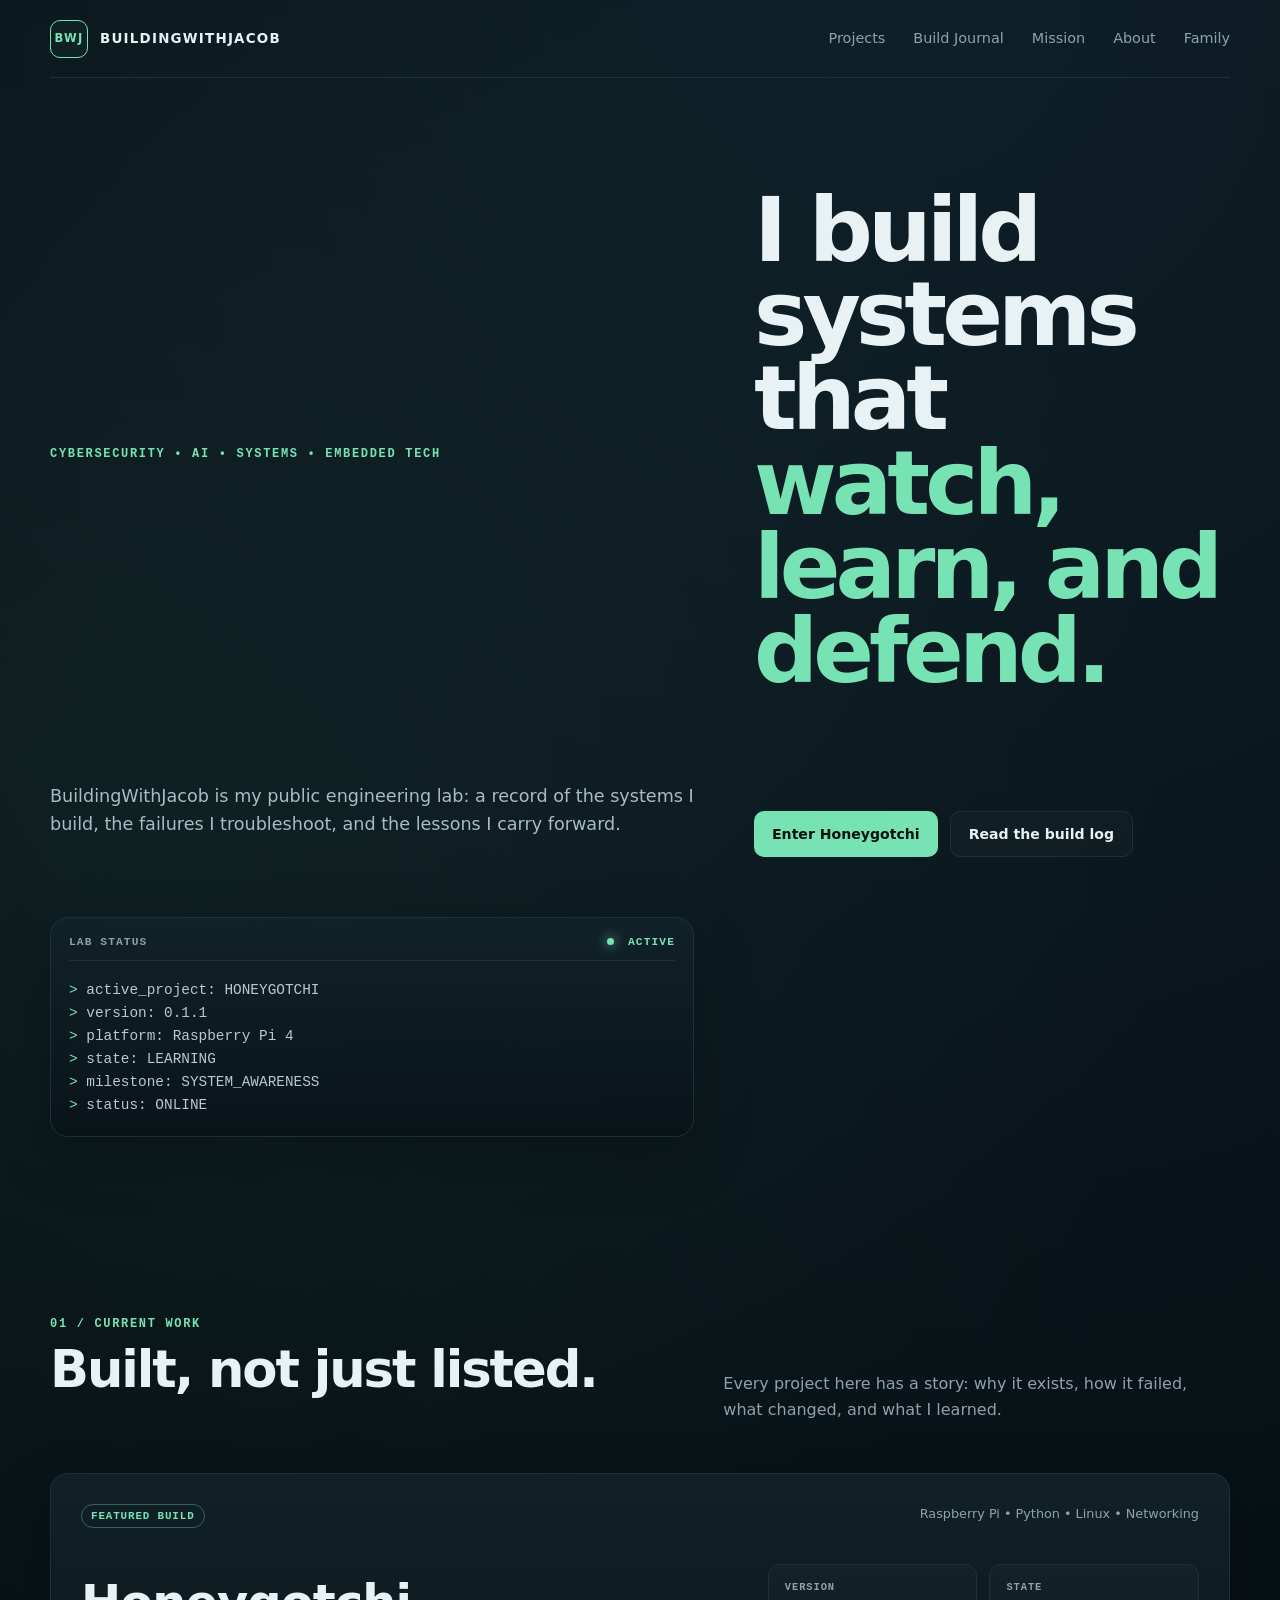
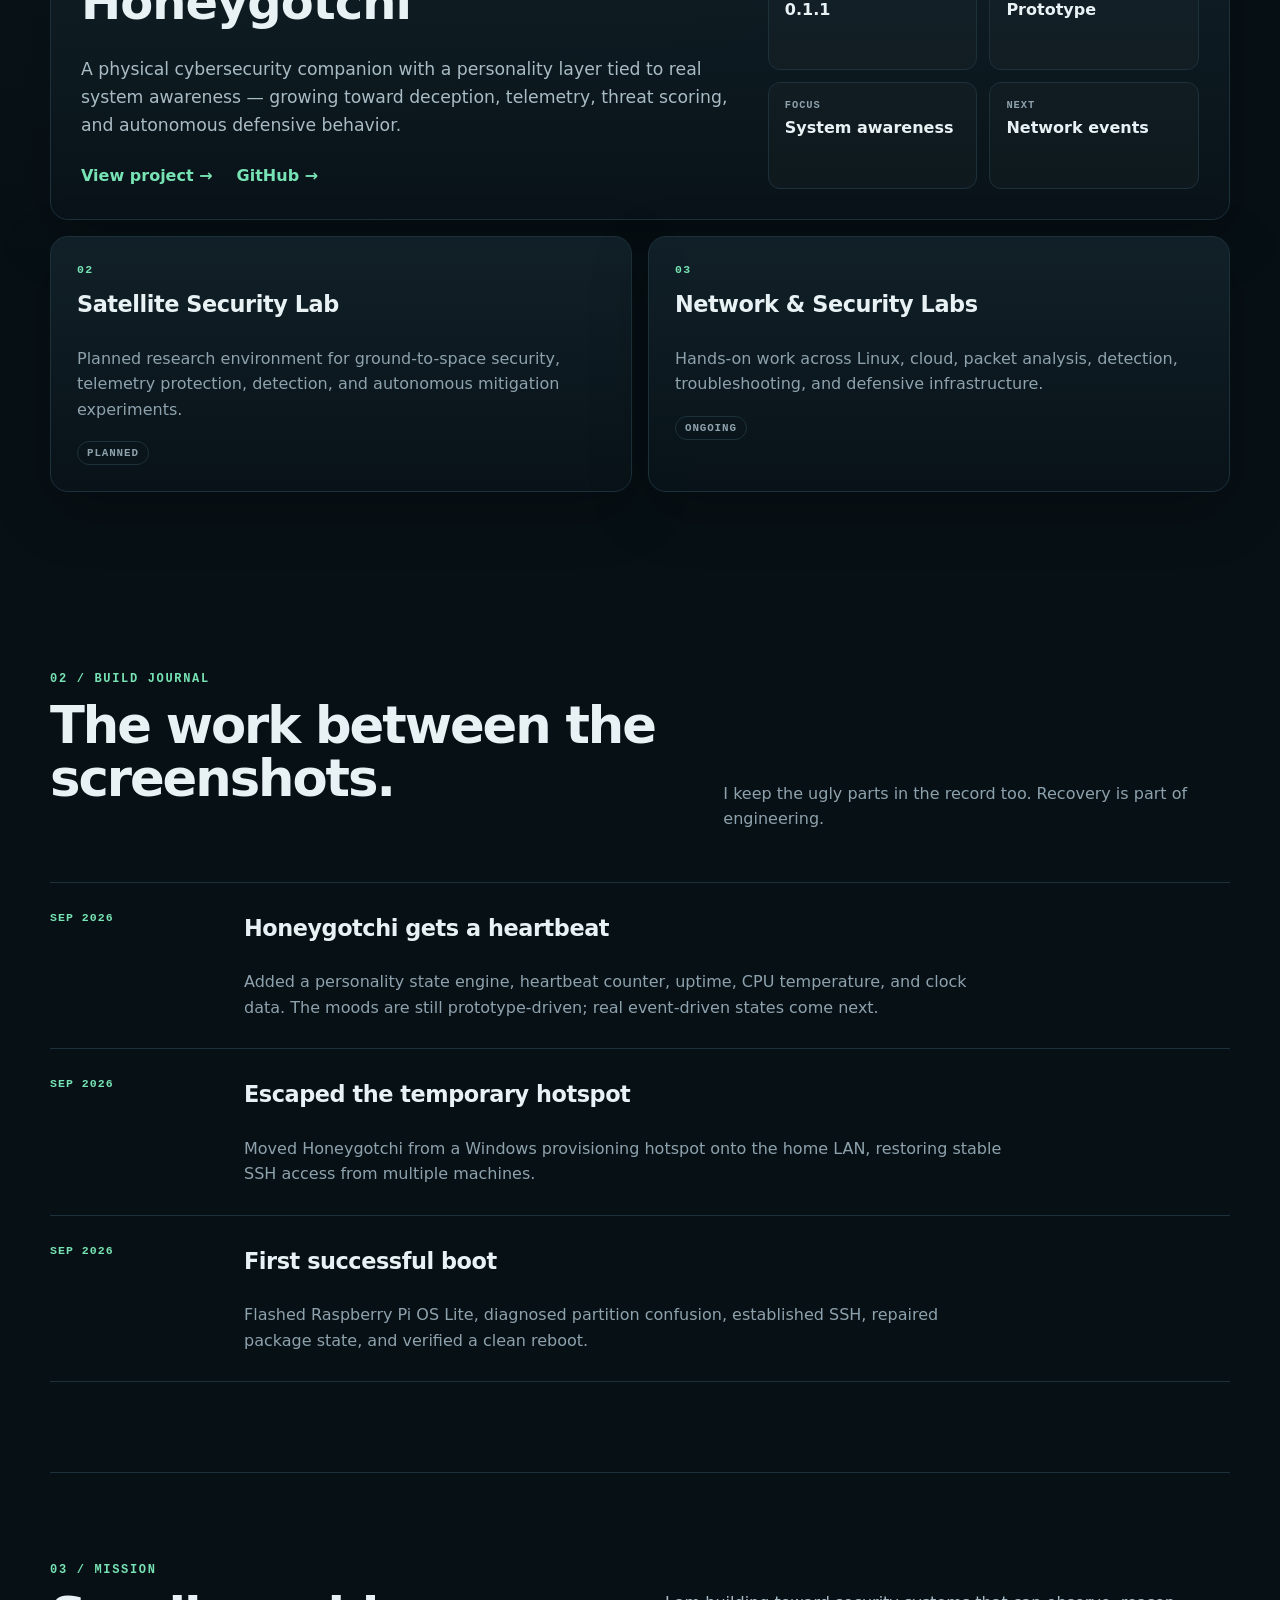
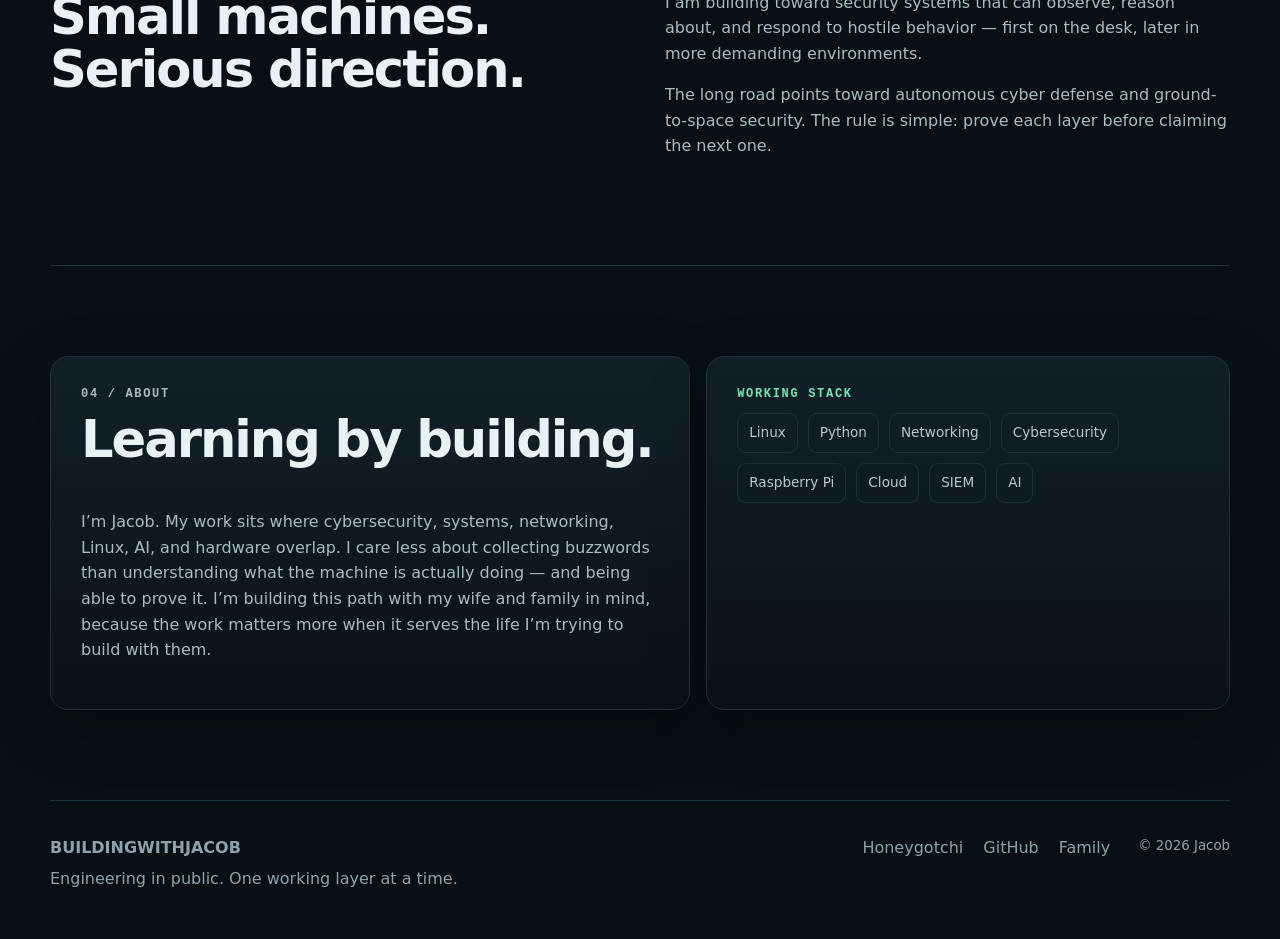
==== index.html @ 558b0ac5 "Personalize family page and bio" ====
<!DOCTYPE html>
<html lang="en">
<head>
  <meta charset="UTF-8" />
  <meta name="viewport" content="width=device-width, initial-scale=1.0" />
  <meta name="description" content="BuildingWithJacob — cybersecurity, AI, Linux, networking, and embedded systems build journal." />
  <title>BuildingWithJacob | Engineering in Public</title>
  <link rel="stylesheet" href="css/style.css" />
</head>
<body>
  <div class="page-grid" aria-hidden="true"></div>

  <header class="site-header">
    <a class="brand" href="index.html" aria-label="BuildingWithJacob home">
      <span class="brand-mark">BWJ</span>
      <span>BUILDINGWITHJACOB</span>
    </a>
    <button class="nav-toggle" aria-label="Toggle navigation" aria-expanded="false">MENU</button>
    <nav class="site-nav" aria-label="Primary navigation">
      <a href="#work">Projects</a>
      <a href="#journal">Build Journal</a>
      <a href="#mission">Mission</a>
      <a href="#about">About</a>
      <a href="family.html">Family</a>
    </nav>
  </header>

  <main>
    <section class="hero shell">
      <div class="eyebrow">CYBERSECURITY • AI • SYSTEMS • EMBEDDED TECH</div>
      <h1>I build systems that <span>watch, learn, and defend.</span></h1>
      <p class="hero-copy">
        BuildingWithJacob is my public engineering lab: a record of the systems I build, the failures I troubleshoot, and the lessons I carry forward.
      </p>
      <div class="hero-actions">
        <a class="btn btn-primary" href="honeygotchi.html">Enter Honeygotchi</a>
        <a class="btn btn-secondary" href="#journal">Read the build log</a>
      </div>

      <div class="terminal-card" aria-label="Current lab status">
        <div class="terminal-topline">
          <span>LAB STATUS</span>
          <span class="status-dot"><i></i> ACTIVE</span>
        </div>
        <pre><code><span>&gt;</span> active_project: HONEYGOTCHI
<span>&gt;</span> version: 0.1.1
<span>&gt;</span> platform: Raspberry Pi 4
<span>&gt;</span> state: LEARNING
<span>&gt;</span> milestone: SYSTEM_AWARENESS
<span>&gt;</span> status: ONLINE</code></pre>
      </div>
    </section>

    <section id="work" class="section shell">
      <div class="section-heading">
        <div>
          <p class="kicker">01 / CURRENT WORK</p>
          <h2>Built, not just listed.</h2>
        </div>
        <p>Every project here has a story: why it exists, how it failed, what changed, and what I learned.</p>
      </div>

      <article class="feature-project">
        <div class="project-meta">
          <span class="pill">FEATURED BUILD</span>
          <span>Raspberry Pi • Python • Linux • Networking</span>
        </div>
        <div class="feature-grid">
          <div>
            <h3>Honeygotchi</h3>
            <p class="project-lede">A physical cybersecurity companion with a personality layer tied to real system awareness — growing toward deception, telemetry, threat scoring, and autonomous defensive behavior.</p>
            <div class="project-actions">
              <a class="text-link" href="honeygotchi.html">View project →</a>
              <a class="text-link" href="https://github.com/LeSpookyFubar" target="_blank" rel="noreferrer">GitHub →</a>
            </div>
          </div>
          <div class="project-stats">
            <div><span>VERSION</span><strong>0.1.1</strong></div>
            <div><span>STATE</span><strong>Prototype</strong></div>
            <div><span>FOCUS</span><strong>System awareness</strong></div>
            <div><span>NEXT</span><strong>Network events</strong></div>
          </div>
        </div>
      </article>

      <div class="project-grid">
        <article class="project-card muted-card">
          <p class="card-index">02</p>
          <h3>Satellite Security Lab</h3>
          <p>Planned research environment for ground-to-space security, telemetry protection, detection, and autonomous mitigation experiments.</p>
          <span class="pill subtle">PLANNED</span>
        </article>
        <article class="project-card muted-card">
          <p class="card-index">03</p>
          <h3>Network & Security Labs</h3>
          <p>Hands-on work across Linux, cloud, packet analysis, detection, troubleshooting, and defensive infrastructure.</p>
          <span class="pill subtle">ONGOING</span>
        </article>
      </div>
    </section>

    <section id="journal" class="section shell">
      <div class="section-heading">
        <div>
          <p class="kicker">02 / BUILD JOURNAL</p>
          <h2>The work between the screenshots.</h2>
        </div>
        <p>I keep the ugly parts in the record too. Recovery is part of engineering.</p>
      </div>

      <div class="timeline">
        <article class="timeline-item">
          <div class="timeline-date">SEP 2026</div>
          <div>
            <h3>Honeygotchi gets a heartbeat</h3>
            <p>Added a personality state engine, heartbeat counter, uptime, CPU temperature, and clock data. The moods are still prototype-driven; real event-driven states come next.</p>
          </div>
        </article>
        <article class="timeline-item">
          <div class="timeline-date">SEP 2026</div>
          <div>
            <h3>Escaped the temporary hotspot</h3>
            <p>Moved Honeygotchi from a Windows provisioning hotspot onto the home LAN, restoring stable SSH access from multiple machines.</p>
          </div>
        </article>
        <article class="timeline-item">
          <div class="timeline-date">SEP 2026</div>
          <div>
            <h3>First successful boot</h3>
            <p>Flashed Raspberry Pi OS Lite, diagnosed partition confusion, established SSH, repaired package state, and verified a clean reboot.</p>
          </div>
        </article>
      </div>
    </section>

    <section id="mission" class="section shell mission-section">
      <p class="kicker">03 / MISSION</p>
      <div class="mission-grid">
        <h2>Small machines. Serious direction.</h2>
        <div>
          <p>I am building toward security systems that can observe, reason about, and respond to hostile behavior — first on the desk, later in more demanding environments.</p>
          <p>The long road points toward autonomous cyber defense and ground-to-space security. The rule is simple: prove each layer before claiming the next one.</p>
        </div>
      </div>
    </section>

    <section id="about" class="section shell about-section">
      <div class="about-card">
        <p class="kicker">04 / ABOUT</p>
        <h2>Learning by building.</h2>
        <p>I’m Jacob. My work sits where cybersecurity, systems, networking, Linux, AI, and hardware overlap. I care less about collecting buzzwords than understanding what the machine is actually doing — and being able to prove it. I’m building this path with my wife and family in mind, because the work matters more when it serves the life I’m trying to build with them.</p>
      </div>
      <div class="stack-card">
        <p class="kicker">WORKING STACK</p>
        <div class="stack-list">
          <span>Linux</span><span>Python</span><span>Networking</span><span>Cybersecurity</span><span>Raspberry Pi</span><span>Cloud</span><span>SIEM</span><span>AI</span>
        </div>
      </div>
    </section>
  </main>

  <footer class="site-footer shell">
    <div>
      <strong>BUILDINGWITHJACOB</strong>
      <p>Engineering in public. One working layer at a time.</p>
    </div>
    <div class="footer-links">
      <a href="honeygotchi.html">Honeygotchi</a>
      <a href="https://github.com/LeSpookyFubar" target="_blank" rel="noreferrer">GitHub</a>
      <a href="family.html">Family</a>
    </div>
    <small>© <span id="year"></span> Jacob</small>
  </footer>

  <script src="js/main.js"></script>
</body>
</html>
---- css/style.css ----
:root{
  --bg:#071015;
  --panel:#0c171d;
  --panel2:#0f1d25;
  --line:#1d313b;
  --text:#e8f1f4;
  --muted:#8ea2ad;
  --accent:#77e3b4;
  --accent2:#8fb9ff;
  --max:1180px;
  --radius:18px;
}
*{box-sizing:border-box}
html{scroll-behavior:smooth}
body{
  margin:0;
  background:
    radial-gradient(circle at 70% 0%, rgba(51,102,126,.18), transparent 38%),
    radial-gradient(circle at 10% 20%, rgba(73,151,112,.09), transparent 30%),
    var(--bg);
  color:var(--text);
  font-family:Inter, ui-sans-serif, system-ui, -apple-system, BlinkMacSystemFont, "Segoe UI", sans-serif;
  line-height:1.6;
}
a{color:inherit;text-decoration:none}
.page-grid{
  position:fixed;inset:0;pointer-events:none;opacity:.22;
  background-image:
    linear-gradient(rgba(255,255,255,.025) 1px, transparent 1px),
    linear-gradient(90deg, rgba(255,255,255,.025) 1px, transparent 1px);
  background-size:40px 40px;
  mask-image:linear-gradient(to bottom, #000, transparent 75%);
}
.shell{width:min(var(--max), calc(100% - 40px));margin-inline:auto}
.site-header{
  width:min(var(--max), calc(100% - 40px));margin:0 auto;
  min-height:78px;display:flex;align-items:center;justify-content:space-between;
  border-bottom:1px solid var(--line);position:relative;z-index:10;
}
.brand{display:flex;align-items:center;gap:12px;font-weight:800;letter-spacing:.09em;font-size:.84rem}
.brand-mark{
  display:grid;place-items:center;width:38px;height:38px;border:1px solid var(--accent);
  color:var(--accent);font-size:.72rem;border-radius:10px;background:rgba(119,227,180,.04)
}
.site-nav{display:flex;gap:28px;color:var(--muted);font-size:.9rem}
.site-nav a:hover,.text-link:hover{color:var(--accent)}
.nav-toggle{display:none;background:none;border:1px solid var(--line);color:var(--text);padding:8px 11px}
.hero{padding:110px 0 90px;display:grid;grid-template-columns:1.15fr .85fr;gap:60px;align-items:center}
.eyebrow,.kicker{font:700 .75rem/1.2 ui-monospace,SFMono-Regular,Menlo,monospace;letter-spacing:.14em;color:var(--accent)}
h1,h2,h3,p{margin-top:0}
h1{font-size:clamp(3.4rem,7vw,6.5rem);line-height:.94;letter-spacing:-.055em;margin-bottom:28px}
h1 span{color:var(--accent)}
h2{font-size:clamp(2.1rem,4vw,3.6rem);line-height:1.04;letter-spacing:-.04em}
h3{font-size:1.4rem;letter-spacing:-.02em}
.hero-copy{font-size:1.1rem;color:#a9bbc4;max-width:720px}
.hero-actions{display:flex;gap:12px;flex-wrap:wrap;margin-top:30px}
.btn{display:inline-flex;align-items:center;justify-content:center;min-height:46px;padding:0 18px;border-radius:10px;font-weight:750;font-size:.88rem}
.btn-primary{background:var(--accent);color:#06100d}
.btn-secondary{border:1px solid var(--line);background:rgba(255,255,255,.02)}
.terminal-card,.feature-project,.project-card,.about-card,.stack-card,.honey-panel,.honesty-card{
  border:1px solid var(--line);background:linear-gradient(180deg,rgba(18,34,42,.9),rgba(8,19,24,.92));
  border-radius:var(--radius);box-shadow:0 18px 60px rgba(0,0,0,.22)
}
.terminal-card{padding:18px;overflow:hidden}
.terminal-topline{display:flex;justify-content:space-between;border-bottom:1px solid var(--line);padding-bottom:12px;color:var(--muted);font:700 .7rem ui-monospace,monospace;letter-spacing:.1em}
.status-dot{color:var(--accent)}
.status-dot i{display:inline-block;width:7px;height:7px;background:var(--accent);border-radius:50%;margin-right:6px;box-shadow:0 0 12px var(--accent)}
pre{margin:18px 0 0;white-space:pre-wrap;color:#b8c9d1;font-size:.9rem}
pre span{color:var(--accent)}
.section{padding:90px 0}
.section-heading{display:grid;grid-template-columns:1fr .8fr;gap:40px;align-items:end;margin-bottom:34px}
.section-heading>p{color:var(--muted);max-width:560px;justify-self:end}
.feature-project{padding:30px}
.project-meta{display:flex;justify-content:space-between;gap:14px;color:var(--muted);font-size:.8rem;margin-bottom:36px}
.pill{display:inline-block;padding:5px 9px;border:1px solid rgba(119,227,180,.35);border-radius:999px;color:var(--accent);font:700 .68rem ui-monospace,monospace;letter-spacing:.08em}
.pill.subtle{color:var(--muted);border-color:var(--line)}
.feature-grid{display:grid;grid-template-columns:1.2fr .8fr;gap:40px}
.feature-grid h3{font-size:3rem;margin-bottom:16px}
.project-lede{font-size:1.08rem;color:#a9bbc4;max-width:680px}
.project-actions{display:flex;gap:24px;margin-top:24px}
.text-link{font-weight:750;color:var(--accent)}
.project-stats{display:grid;grid-template-columns:1fr 1fr;gap:12px}
.project-stats div,.honey-grid div{padding:16px;border:1px solid var(--line);border-radius:12px;background:rgba(255,255,255,.018)}
.project-stats span,.honey-grid span{display:block;color:var(--muted);font:700 .65rem ui-monospace,monospace;letter-spacing:.09em;margin-bottom:4px}
.project-grid{display:grid;grid-template-columns:repeat(2,1fr);gap:16px;margin-top:16px}
.project-grid.three{grid-template-columns:repeat(3,1fr)}
.project-card{padding:26px}
.project-card p{color:var(--muted)}
.card-index{font:700 .72rem ui-monospace,monospace;color:var(--accent)!important;letter-spacing:.12em}
.timeline{border-top:1px solid var(--line)}
.timeline-item{display:grid;grid-template-columns:160px 1fr;gap:34px;padding:28px 0;border-bottom:1px solid var(--line)}
.timeline-date{font:700 .72rem ui-monospace,monospace;letter-spacing:.09em;color:var(--accent)}
.timeline-item p{color:var(--muted);margin-bottom:0;max-width:760px}
.mission-section{border-top:1px solid var(--line);border-bottom:1px solid var(--line)}
.mission-grid{display:grid;grid-template-columns:1fr 1fr;gap:50px}
.mission-grid p{color:#a9bbc4}
.about-section{display:grid;grid-template-columns:1.1fr .9fr;gap:16px}
.about-card,.stack-card{padding:30px}
.about-card p{color:#a9bbc4}
.stack-list{display:flex;flex-wrap:wrap;gap:10px}
.stack-list span{padding:8px 11px;border:1px solid var(--line);border-radius:9px;color:#b8c8cf;font-size:.85rem}
.site-footer{border-top:1px solid var(--line);padding:34px 0 44px;display:grid;grid-template-columns:1fr auto auto;gap:28px;align-items:start;color:var(--muted)}
.site-footer p{margin:6px 0 0}
.footer-links{display:flex;gap:20px}
.project-hero{padding:100px 0 60px}
.project-hero-grid{display:grid;grid-template-columns:1.1fr .9fr;gap:50px;align-items:center}
.project-subtitle{font-size:1.3rem;color:var(--accent);max-width:620px}
.honey-panel{padding:28px;text-align:center}
.honey-face{font:700 3.3rem ui-monospace,monospace;margin:16px 0}
.honey-state{font:800 .85rem ui-monospace,monospace;color:var(--accent);letter-spacing:.13em}
.honey-panel>p{color:#b8c8cf}
.honey-panel>small{display:block;color:var(--muted);margin-top:18px}
.honey-grid{display:grid;grid-template-columns:1fr 1fr;gap:10px;text-align:left;margin-top:20px}
.architecture{border-top:1px solid var(--line);border-bottom:1px solid var(--line)}
.architecture-flow{display:flex;align-items:center;justify-content:space-between;gap:12px;margin:34px 0;flex-wrap:wrap}
.arch-node{flex:1;min-width:170px;border:1px solid var(--line);padding:20px;border-radius:12px;background:var(--panel);font-weight:800}
.arch-node small{color:var(--muted);font-weight:500}
.architecture-note{color:var(--muted);max-width:780px}
.roadmap{display:grid;gap:10px}
.roadmap-item{display:grid;grid-template-columns:90px 1fr;gap:18px;border:1px solid var(--line);border-radius:12px;padding:18px;background:rgba(255,255,255,.015)}
.roadmap-item>span{font:800 .8rem ui-monospace,monospace;color:var(--muted)}
.roadmap-item p{color:var(--muted);margin:4px 0 0}
.roadmap-item.current{border-color:rgba(119,227,180,.55);box-shadow:inset 3px 0 0 var(--accent)}
.roadmap-item.current>span,.roadmap-item.done>span{color:var(--accent)}
.honesty-card{padding:34px!important;margin-top:40px;margin-bottom:80px}
.honesty-card p:last-child{color:#a9bbc4;max-width:820px}
@media(max-width:850px){
  .site-nav{display:none;position:absolute;top:68px;right:0;flex-direction:column;background:var(--panel);border:1px solid var(--line);padding:16px;border-radius:12px}
  .site-nav.open{display:flex}
  .nav-toggle{display:block}
  .hero,.feature-grid,.section-heading,.mission-grid,.about-section,.project-hero-grid{grid-template-columns:1fr}
  .hero{padding-top:70px}
  .section-heading>p{justify-self:start}
  .project-grid,.project-grid.three{grid-template-columns:1fr}
  .site-footer{grid-template-columns:1fr}
}
@media(max-width:560px){
  .shell,.site-header{width:min(100% - 24px,var(--max))}
  h1{font-size:3.2rem}
  .project-stats,.honey-grid{grid-template-columns:1fr}
  .timeline-item{grid-template-columns:1fr;gap:8px}
  .architecture-flow>span{display:none}
}


/* Family page */
.family-hero{padding:105px 0 45px;max-width:980px}
.family-hero h1{max-width:900px}
.family-feature{
  display:grid;grid-template-columns:1fr 260px;gap:40px;align-items:center;
  border:1px solid var(--line);
  background:linear-gradient(135deg,rgba(18,34,42,.92),rgba(8,19,24,.95));
  border-radius:var(--radius);padding:42px
}
.family-feature p:last-child{color:#a9bbc4;max-width:720px}
.family-symbol{
  width:180px;height:180px;border-radius:50%;display:grid;place-items:center;
  justify-self:center;font-size:4rem;color:var(--accent);
  border:1px solid rgba(119,227,180,.32);
  background:radial-gradient(circle,rgba(119,227,180,.09),transparent 68%);
  box-shadow:0 0 70px rgba(119,227,180,.08)
}
.family-card{min-height:260px}
.family-note{
  border-top:1px solid var(--line);border-bottom:1px solid var(--line);
  margin-bottom:70px
}
.family-note blockquote{
  margin:20px 0 24px;padding-left:24px;border-left:3px solid var(--accent);
  font-size:clamp(1.5rem,3vw,2.5rem);line-height:1.25;letter-spacing:-.03em;
  max-width:900px
}
.family-note>p:last-child{color:var(--muted);max-width:780px}
@media(max-width:850px){
  .family-feature{grid-template-columns:1fr}
  .family-symbol{justify-self:start;width:120px;height:120px}
}


.family-grid{
  display:grid;
  grid-template-columns:repeat(3,1fr);
  gap:16px;
}
.pets-section{border-top:1px solid var(--line)}
.pet-card h3{color:var(--accent)}
@media(max-width:850px){
  .family-grid{grid-template-columns:1fr}
}

.wife-card{
  border-color:rgba(119,227,180,.45);
  box-shadow:inset 3px 0 0 rgba(119,227,180,.7), 0 18px 60px rgba(0,0,0,.18);
}
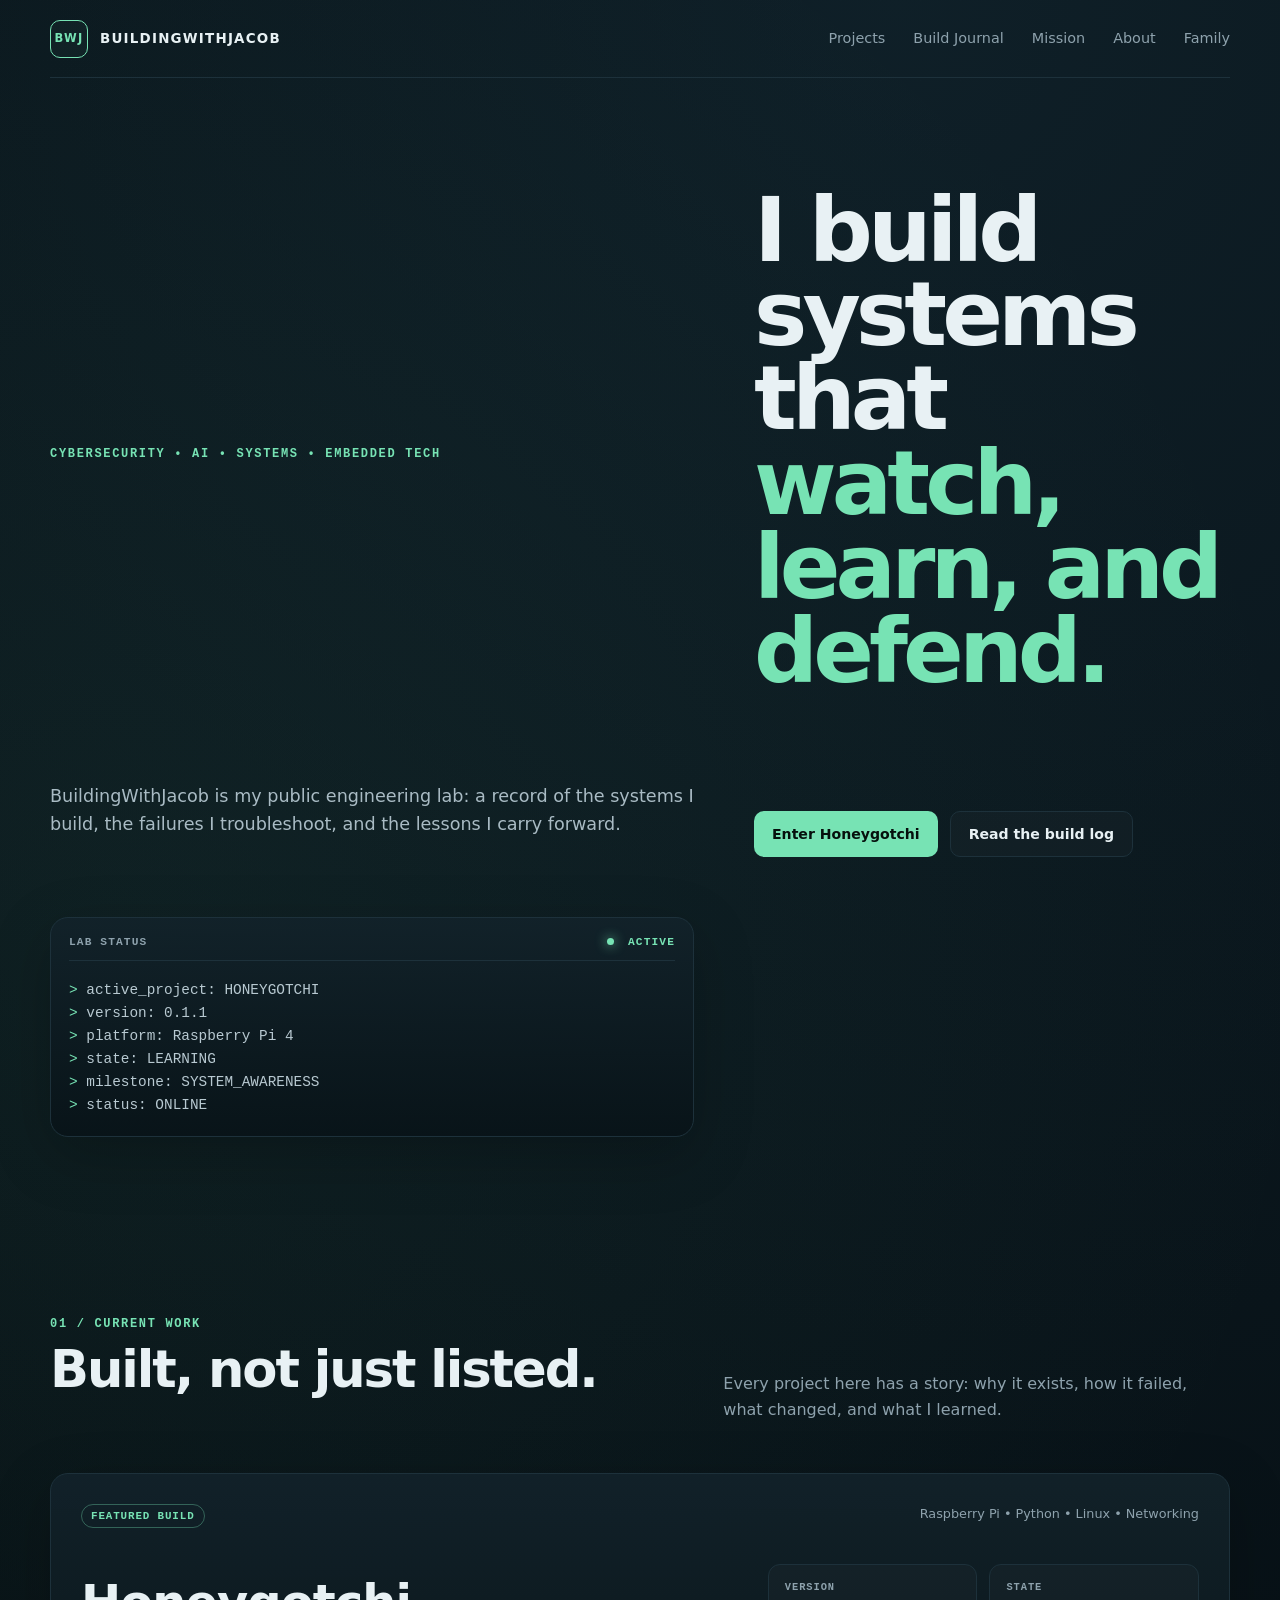
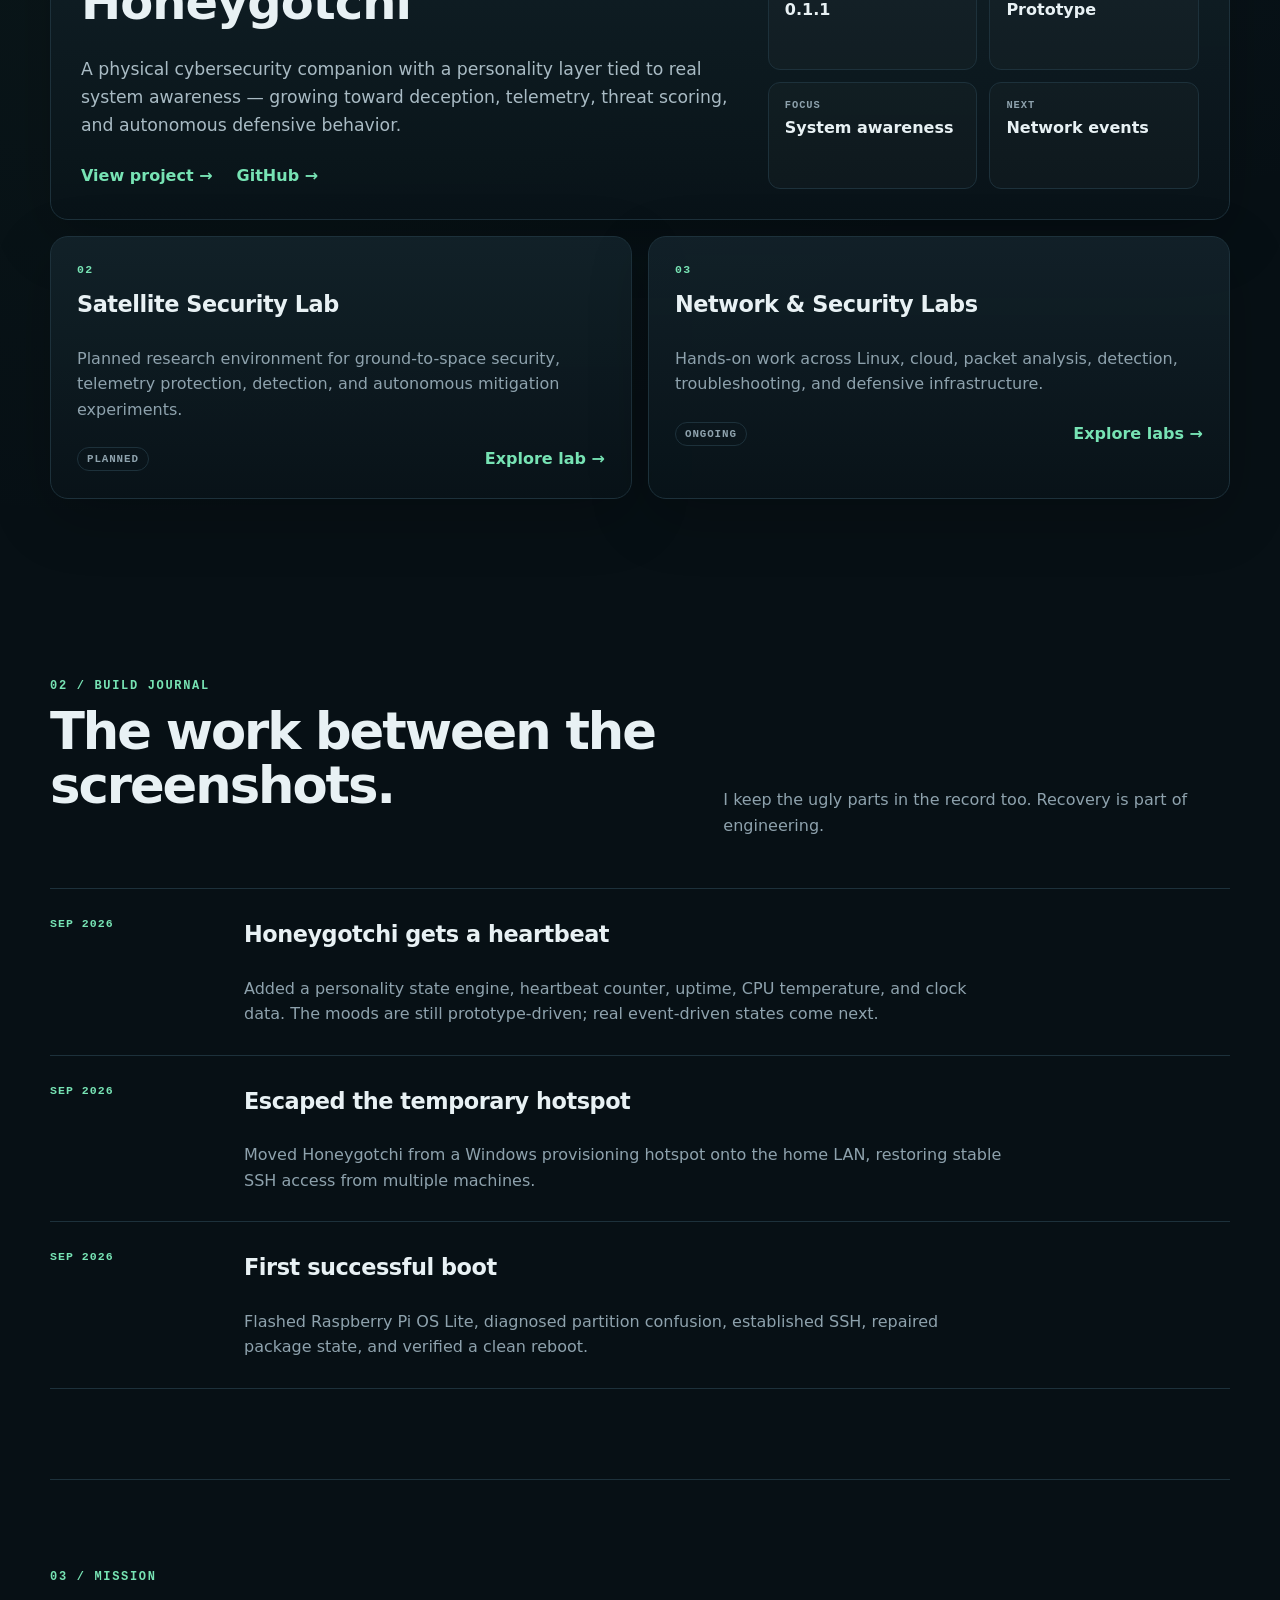
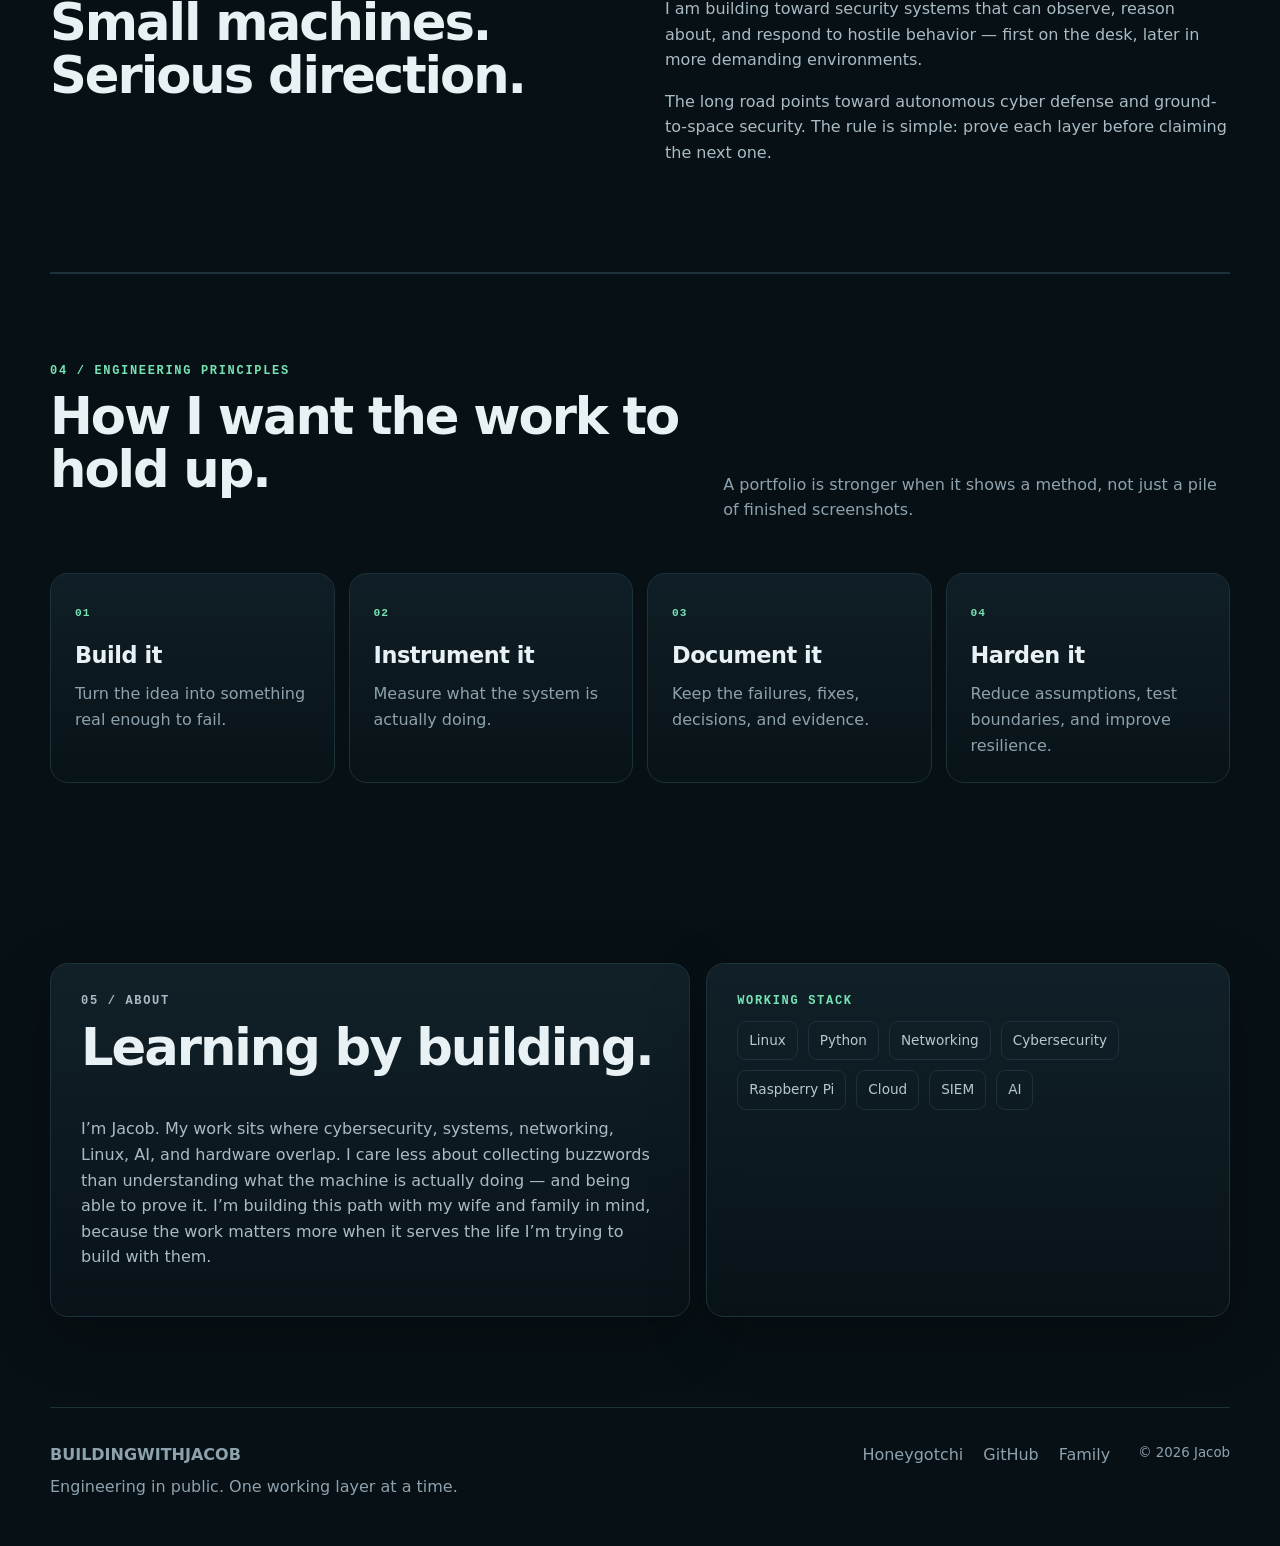
==== commit f58f455d: "Expand portfolio with engineering project labs" ====
--- a/index.html
+++ b/index.html
@@ -5,7 +5,13 @@
   <meta name="viewport" content="width=device-width, initial-scale=1.0" />
   <meta name="description" content="BuildingWithJacob — cybersecurity, AI, Linux, networking, and embedded systems build journal." />
   <title>BuildingWithJacob | Engineering in Public</title>
+  <link rel="icon" href="favicon.svg" type="image/svg+xml" />
+  <meta name="theme-color" content="#071015" />
   <link rel="stylesheet" href="css/style.css" />
+  <meta property="og:title" content="BuildingWithJacob | Engineering in Public" />
+  <meta property="og:description" content="Cybersecurity, AI, Linux, networking, embedded systems, and the real build process behind them." />
+  <meta property="og:type" content="website" />
+  <meta property="og:url" content="https://buildingwithjacob.dev/" />
 </head>
 <body>
   <div class="page-grid" aria-hidden="true"></div>
@@ -84,17 +90,17 @@
       </article>
 
       <div class="project-grid">
-        <article class="project-card muted-card">
+        <article class="project-card project-card-link">
           <p class="card-index">02</p>
           <h3>Satellite Security Lab</h3>
           <p>Planned research environment for ground-to-space security, telemetry protection, detection, and autonomous mitigation experiments.</p>
-          <span class="pill subtle">PLANNED</span>
-        </article>
-        <article class="project-card muted-card">
+          <div class="card-footer"><span class="pill subtle">PLANNED</span><a class="text-link" href="satellite-lab.html">Explore lab →</a></div>
+        </article>
+        <article class="project-card project-card-link">
           <p class="card-index">03</p>
           <h3>Network & Security Labs</h3>
           <p>Hands-on work across Linux, cloud, packet analysis, detection, troubleshooting, and defensive infrastructure.</p>
-          <span class="pill subtle">ONGOING</span>
+          <div class="card-footer"><span class="pill subtle">ONGOING</span><a class="text-link" href="security-labs.html">Explore labs →</a></div>
         </article>
       </div>
     </section>
@@ -144,9 +150,26 @@
       </div>
     </section>
 
+
+    <section class="section shell principles-section">
+      <div class="section-heading">
+        <div>
+          <p class="kicker">04 / ENGINEERING PRINCIPLES</p>
+          <h2>How I want the work to hold up.</h2>
+        </div>
+        <p>A portfolio is stronger when it shows a method, not just a pile of finished screenshots.</p>
+      </div>
+      <div class="principles-grid">
+        <article class="principle-card"><span>01</span><h3>Build it</h3><p>Turn the idea into something real enough to fail.</p></article>
+        <article class="principle-card"><span>02</span><h3>Instrument it</h3><p>Measure what the system is actually doing.</p></article>
+        <article class="principle-card"><span>03</span><h3>Document it</h3><p>Keep the failures, fixes, decisions, and evidence.</p></article>
+        <article class="principle-card"><span>04</span><h3>Harden it</h3><p>Reduce assumptions, test boundaries, and improve resilience.</p></article>
+      </div>
+    </section>
+
     <section id="about" class="section shell about-section">
       <div class="about-card">
-        <p class="kicker">04 / ABOUT</p>
+        <p class="kicker">05 / ABOUT</p>
         <h2>Learning by building.</h2>
         <p>I’m Jacob. My work sits where cybersecurity, systems, networking, Linux, AI, and hardware overlap. I care less about collecting buzzwords than understanding what the machine is actually doing — and being able to prove it. I’m building this path with my wife and family in mind, because the work matters more when it serves the life I’m trying to build with them.</p>
       </div>
--- a/css/style.css
+++ b/css/style.css
@@ -193,3 +193,69 @@
   border-color:rgba(119,227,180,.45);
   box-shadow:inset 3px 0 0 rgba(119,227,180,.7), 0 18px 60px rgba(0,0,0,.18);
 }
+
+
+/* V3 portfolio depth */
+:focus-visible{
+  outline:2px solid var(--accent);
+  outline-offset:4px;
+  border-radius:6px;
+}
+.project-card-link{
+  transition:transform .18s ease,border-color .18s ease,background .18s ease;
+}
+.project-card-link:hover{
+  transform:translateY(-3px);
+  border-color:rgba(119,227,180,.4);
+  background:linear-gradient(180deg,rgba(20,39,48,.96),rgba(9,21,27,.96));
+}
+.card-footer{
+  display:flex;
+  align-items:center;
+  justify-content:space-between;
+  gap:14px;
+  flex-wrap:wrap;
+  margin-top:24px;
+}
+.principles-section{border-top:1px solid var(--line)}
+.principles-grid{
+  display:grid;
+  grid-template-columns:repeat(4,1fr);
+  gap:14px;
+}
+.principle-card,.scenario-grid article,.evidence-grid article,.research-status{
+  border:1px solid var(--line);
+  border-radius:var(--radius);
+  background:linear-gradient(180deg,rgba(18,34,42,.82),rgba(8,19,24,.9));
+  padding:24px;
+}
+.principle-card>span,.evidence-grid article>span{
+  color:var(--accent);
+  font:700 .7rem ui-monospace,monospace;
+  letter-spacing:.1em;
+}
+.principle-card h3{margin:14px 0 8px}
+.principle-card p,.scenario-grid p,.evidence-grid p{color:var(--muted);margin-bottom:0}
+.research-status{display:grid;gap:0}
+.research-status>.kicker{margin-bottom:14px}
+.status-row{
+  display:flex;
+  justify-content:space-between;
+  gap:20px;
+  padding:14px 0;
+  border-top:1px solid var(--line);
+  color:var(--muted);
+}
+.status-row strong{color:var(--text);text-align:right}
+.scenario-grid,.evidence-grid{
+  display:grid;
+  grid-template-columns:repeat(2,1fr);
+  gap:14px;
+}
+.scenario-grid article strong,.evidence-grid article strong{display:block;margin-bottom:8px}
+@media(max-width:850px){
+  .principles-grid{grid-template-columns:repeat(2,1fr)}
+}
+@media(max-width:560px){
+  .principles-grid,.scenario-grid,.evidence-grid{grid-template-columns:1fr}
+}
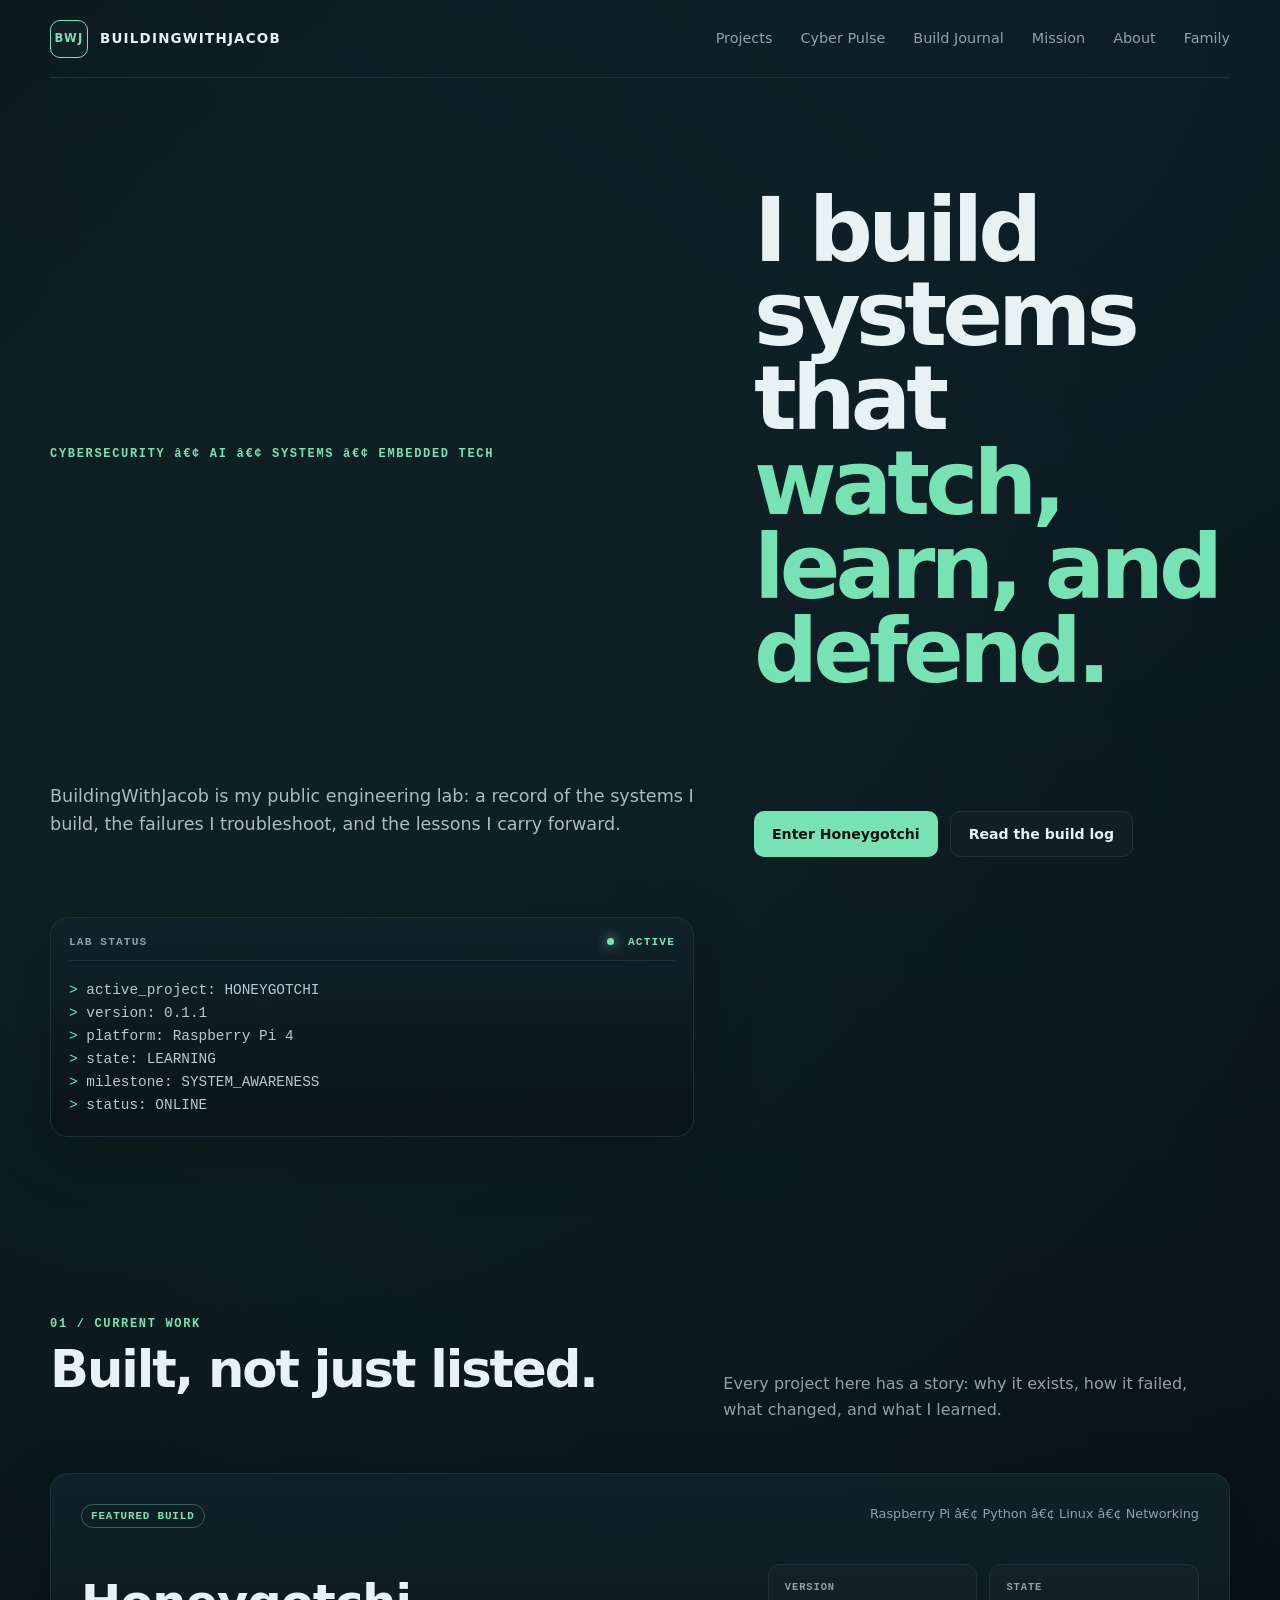
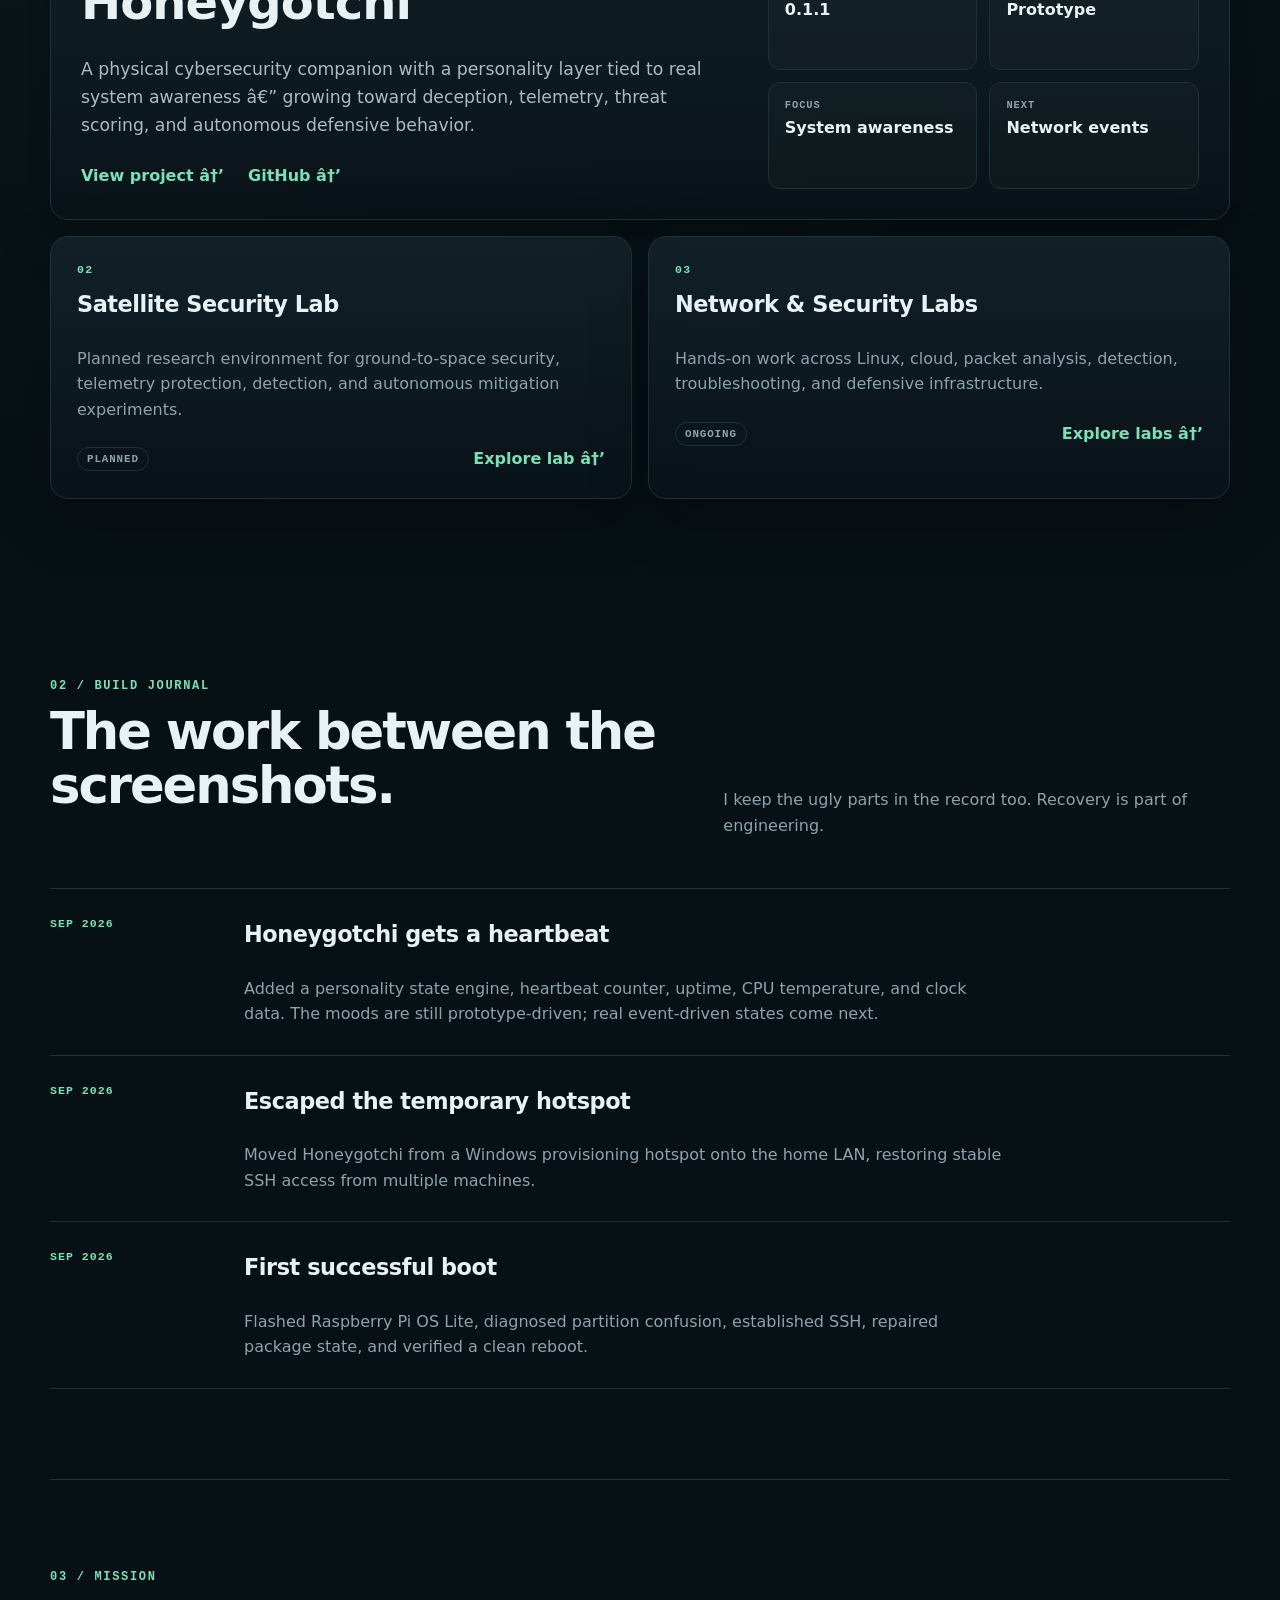
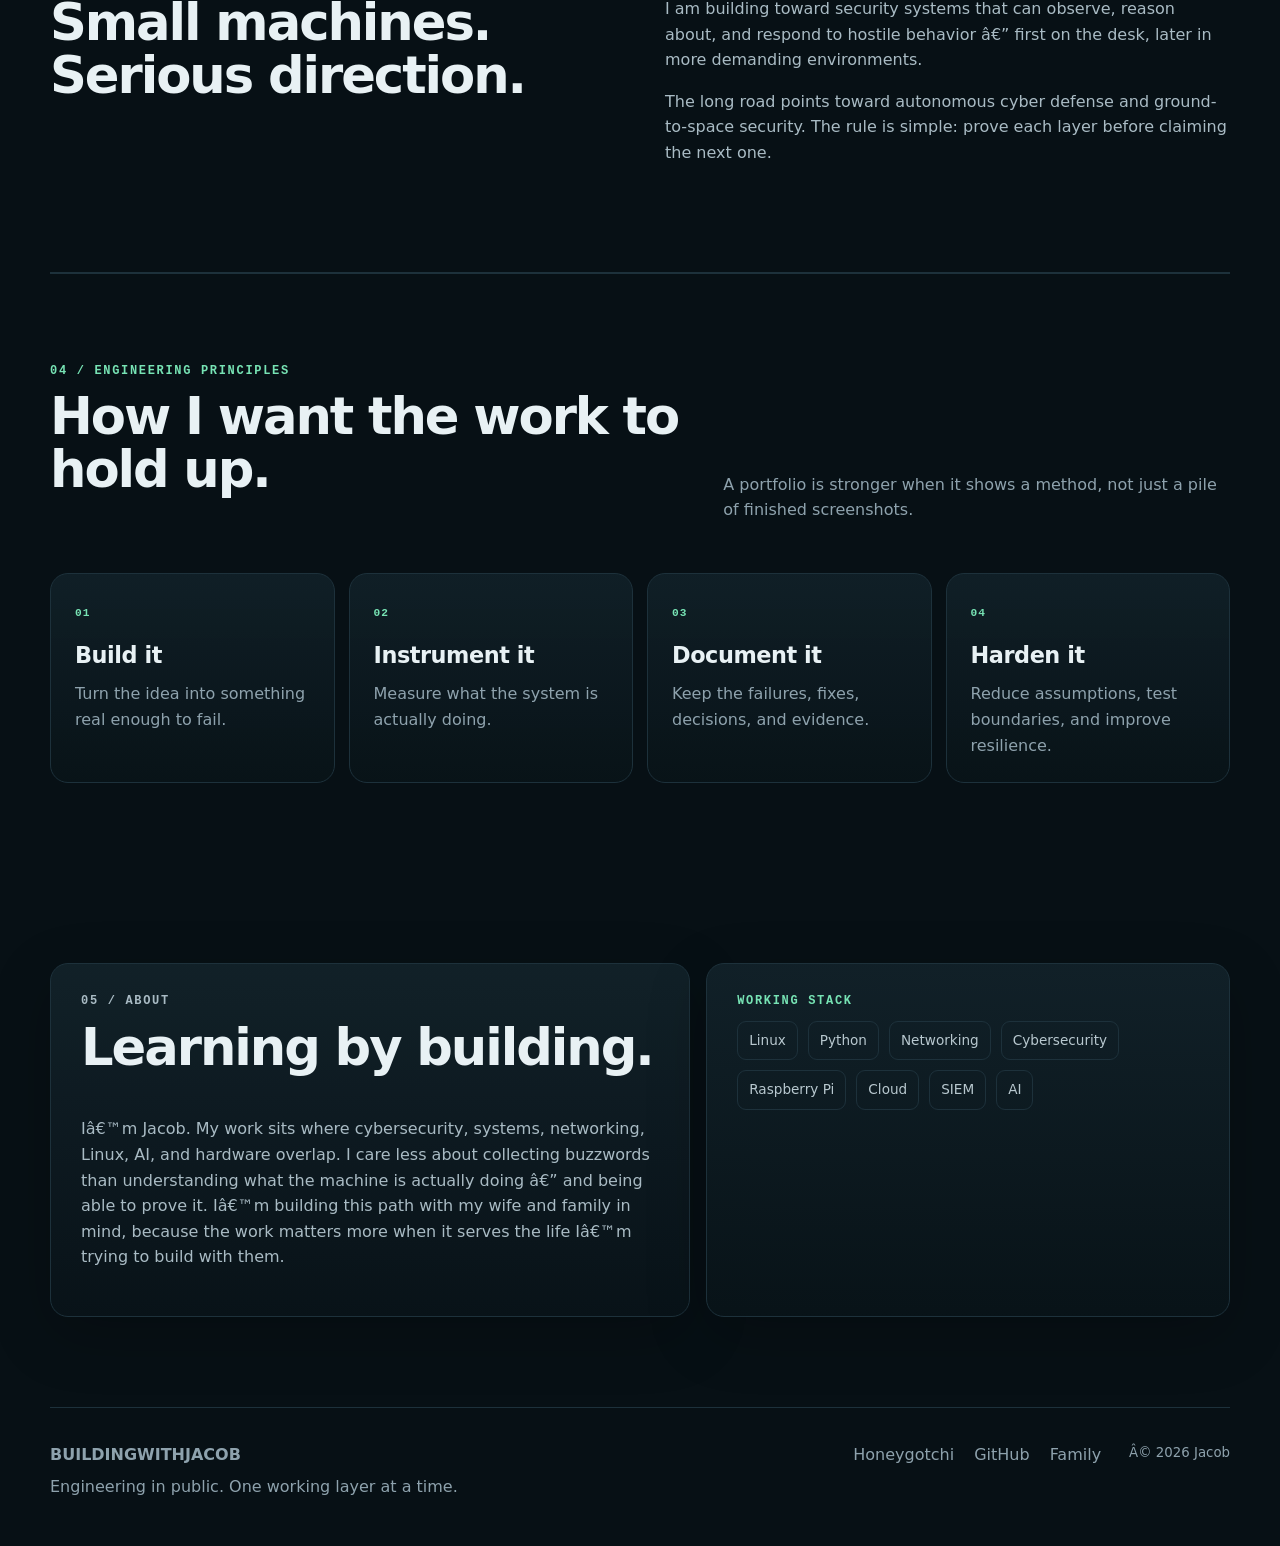
==== commit c43de8dc: "Add Cyber Pulse and HoneyGotchi Cybermap" ====
--- a/index.html
+++ b/index.html
@@ -3,7 +3,7 @@
 <head>
   <meta charset="UTF-8" />
   <meta name="viewport" content="width=device-width, initial-scale=1.0" />
-  <meta name="description" content="BuildingWithJacob — cybersecurity, AI, Linux, networking, and embedded systems build journal." />
+  <meta name="description" content="BuildingWithJacob â€” cybersecurity, AI, Linux, networking, and embedded systems build journal." />
   <title>BuildingWithJacob | Engineering in Public</title>
   <link rel="icon" href="favicon.svg" type="image/svg+xml" />
   <meta name="theme-color" content="#071015" />
@@ -24,6 +24,7 @@
     <button class="nav-toggle" aria-label="Toggle navigation" aria-expanded="false">MENU</button>
     <nav class="site-nav" aria-label="Primary navigation">
       <a href="#work">Projects</a>
+      <a href="cyber-pulse.html">Cyber Pulse</a>
       <a href="#journal">Build Journal</a>
       <a href="#mission">Mission</a>
       <a href="#about">About</a>
@@ -33,7 +34,7 @@
 
   <main>
     <section class="hero shell">
-      <div class="eyebrow">CYBERSECURITY • AI • SYSTEMS • EMBEDDED TECH</div>
+      <div class="eyebrow">CYBERSECURITY â€¢ AI â€¢ SYSTEMS â€¢ EMBEDDED TECH</div>
       <h1>I build systems that <span>watch, learn, and defend.</span></h1>
       <p class="hero-copy">
         BuildingWithJacob is my public engineering lab: a record of the systems I build, the failures I troubleshoot, and the lessons I carry forward.
@@ -69,15 +70,15 @@
       <article class="feature-project">
         <div class="project-meta">
           <span class="pill">FEATURED BUILD</span>
-          <span>Raspberry Pi • Python • Linux • Networking</span>
+          <span>Raspberry Pi â€¢ Python â€¢ Linux â€¢ Networking</span>
         </div>
         <div class="feature-grid">
           <div>
             <h3>Honeygotchi</h3>
-            <p class="project-lede">A physical cybersecurity companion with a personality layer tied to real system awareness — growing toward deception, telemetry, threat scoring, and autonomous defensive behavior.</p>
+            <p class="project-lede">A physical cybersecurity companion with a personality layer tied to real system awareness â€” growing toward deception, telemetry, threat scoring, and autonomous defensive behavior.</p>
             <div class="project-actions">
-              <a class="text-link" href="honeygotchi.html">View project →</a>
-              <a class="text-link" href="https://github.com/LeSpookyFubar" target="_blank" rel="noreferrer">GitHub →</a>
+              <a class="text-link" href="honeygotchi.html">View project â†’</a>
+              <a class="text-link" href="https://github.com/LeSpookyFubar" target="_blank" rel="noreferrer">GitHub â†’</a>
             </div>
           </div>
           <div class="project-stats">
@@ -94,13 +95,13 @@
           <p class="card-index">02</p>
           <h3>Satellite Security Lab</h3>
           <p>Planned research environment for ground-to-space security, telemetry protection, detection, and autonomous mitigation experiments.</p>
-          <div class="card-footer"><span class="pill subtle">PLANNED</span><a class="text-link" href="satellite-lab.html">Explore lab →</a></div>
+          <div class="card-footer"><span class="pill subtle">PLANNED</span><a class="text-link" href="satellite-lab.html">Explore lab â†’</a></div>
         </article>
         <article class="project-card project-card-link">
           <p class="card-index">03</p>
           <h3>Network & Security Labs</h3>
           <p>Hands-on work across Linux, cloud, packet analysis, detection, troubleshooting, and defensive infrastructure.</p>
-          <div class="card-footer"><span class="pill subtle">ONGOING</span><a class="text-link" href="security-labs.html">Explore labs →</a></div>
+          <div class="card-footer"><span class="pill subtle">ONGOING</span><a class="text-link" href="security-labs.html">Explore labs â†’</a></div>
         </article>
       </div>
     </section>
@@ -144,7 +145,7 @@
       <div class="mission-grid">
         <h2>Small machines. Serious direction.</h2>
         <div>
-          <p>I am building toward security systems that can observe, reason about, and respond to hostile behavior — first on the desk, later in more demanding environments.</p>
+          <p>I am building toward security systems that can observe, reason about, and respond to hostile behavior â€” first on the desk, later in more demanding environments.</p>
           <p>The long road points toward autonomous cyber defense and ground-to-space security. The rule is simple: prove each layer before claiming the next one.</p>
         </div>
       </div>
@@ -171,7 +172,7 @@
       <div class="about-card">
         <p class="kicker">05 / ABOUT</p>
         <h2>Learning by building.</h2>
-        <p>I’m Jacob. My work sits where cybersecurity, systems, networking, Linux, AI, and hardware overlap. I care less about collecting buzzwords than understanding what the machine is actually doing — and being able to prove it. I’m building this path with my wife and family in mind, because the work matters more when it serves the life I’m trying to build with them.</p>
+        <p>Iâ€™m Jacob. My work sits where cybersecurity, systems, networking, Linux, AI, and hardware overlap. I care less about collecting buzzwords than understanding what the machine is actually doing â€” and being able to prove it. Iâ€™m building this path with my wife and family in mind, because the work matters more when it serves the life Iâ€™m trying to build with them.</p>
       </div>
       <div class="stack-card">
         <p class="kicker">WORKING STACK</p>
@@ -192,7 +193,7 @@
       <a href="https://github.com/LeSpookyFubar" target="_blank" rel="noreferrer">GitHub</a>
       <a href="family.html">Family</a>
     </div>
-    <small>© <span id="year"></span> Jacob</small>
+    <small>Â© <span id="year"></span> Jacob</small>
   </footer>
 
   <script src="js/main.js"></script>
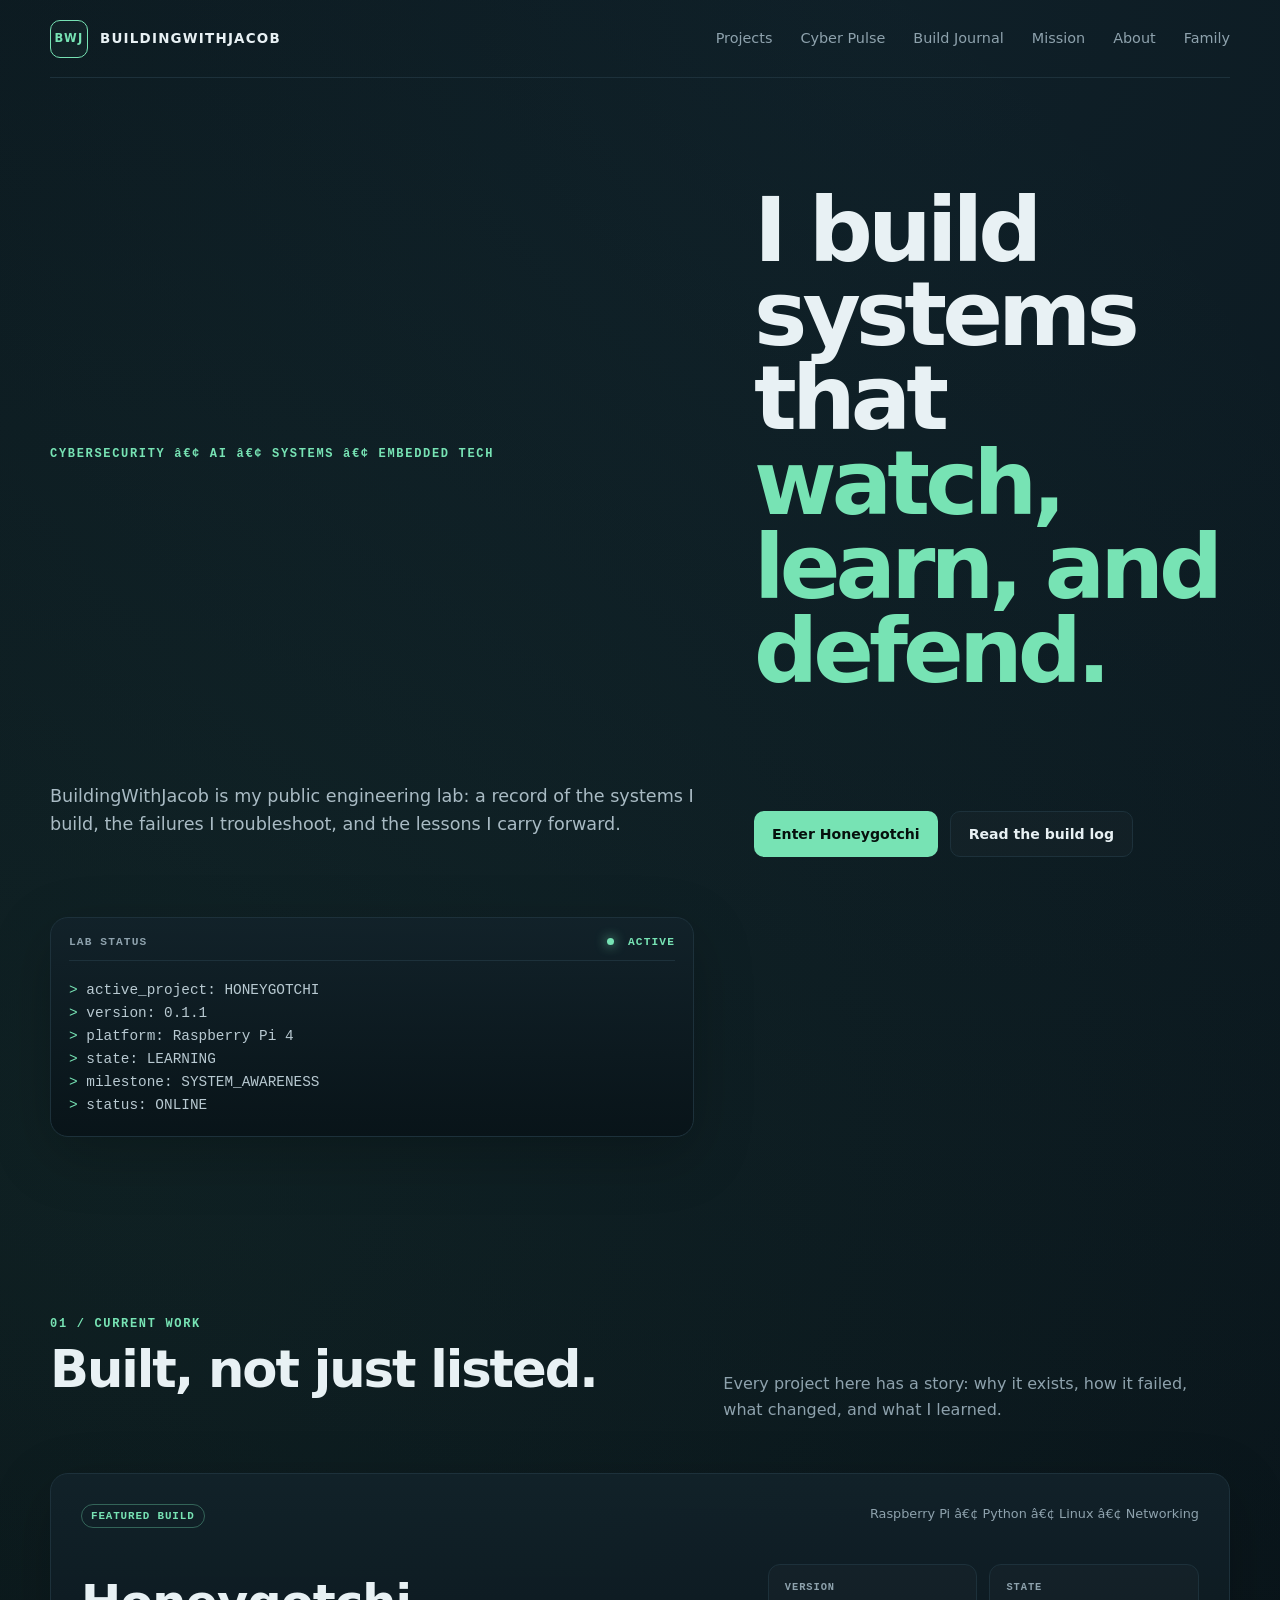
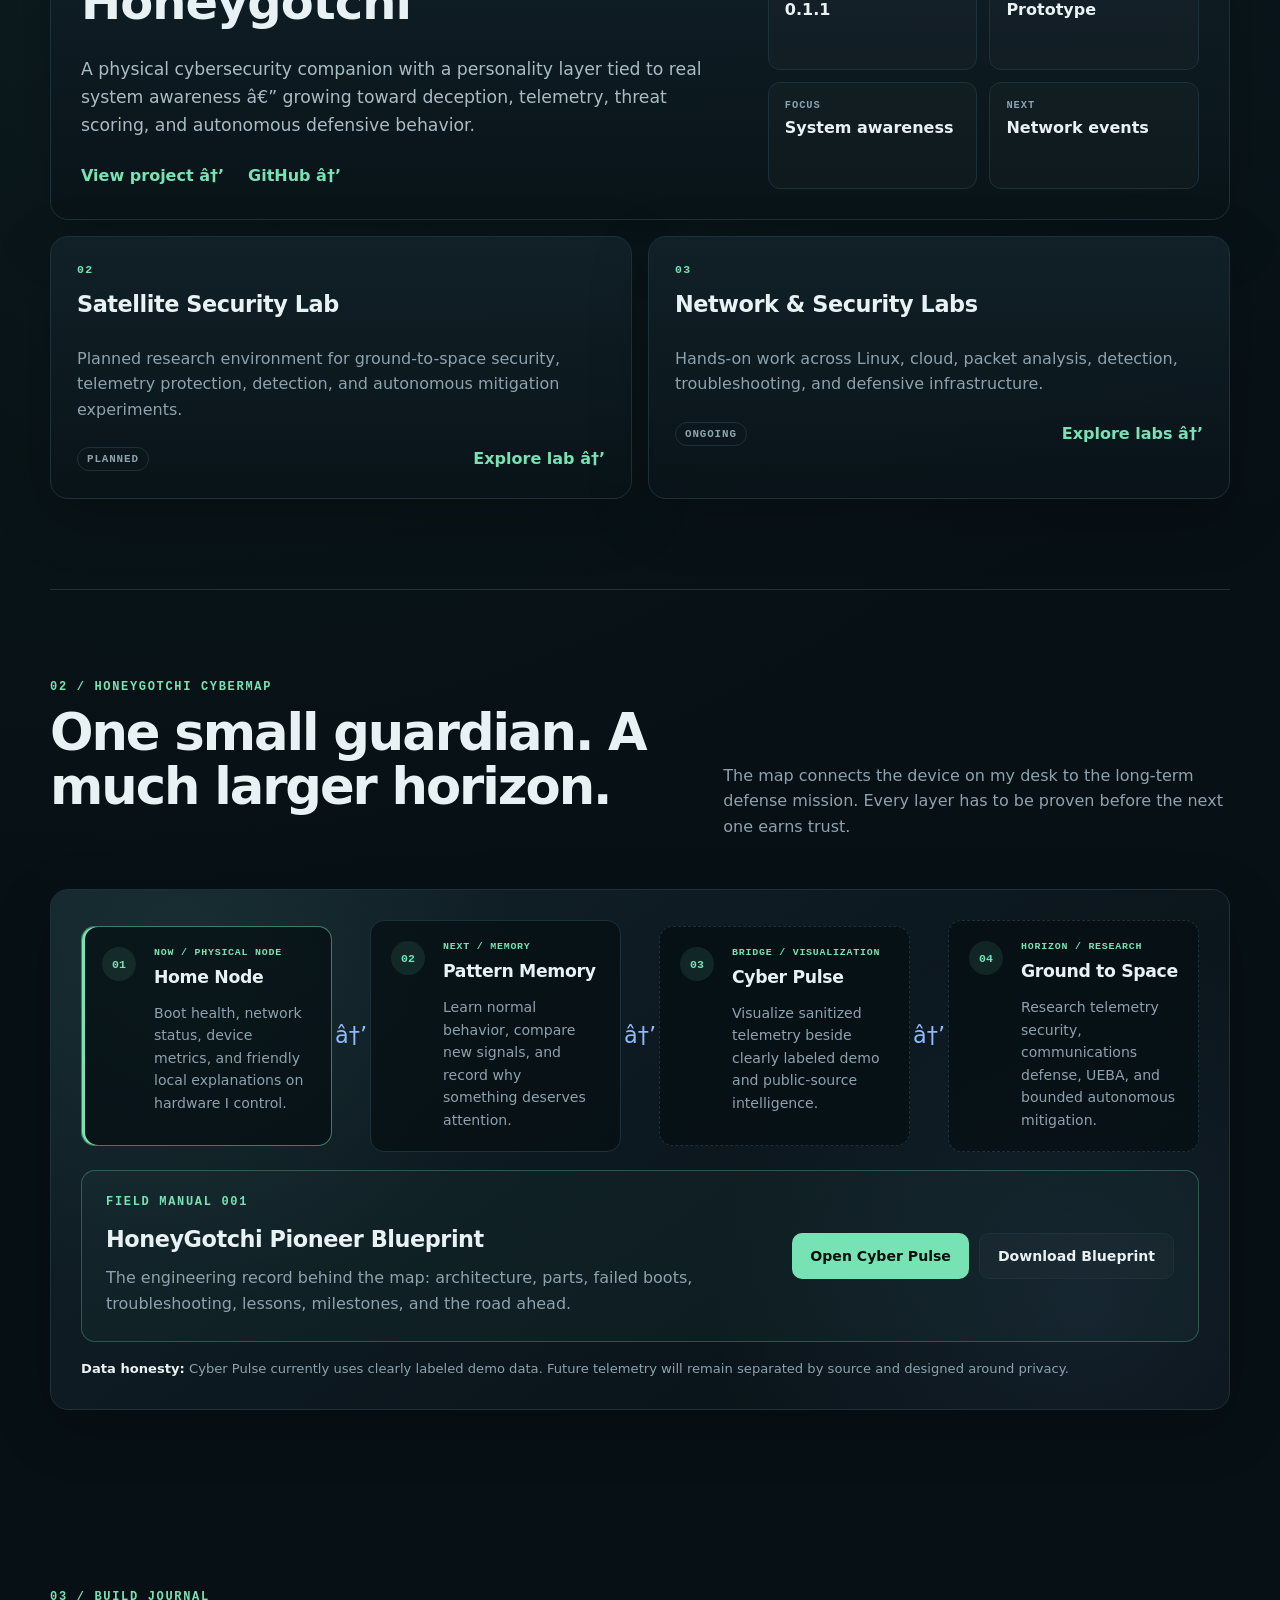
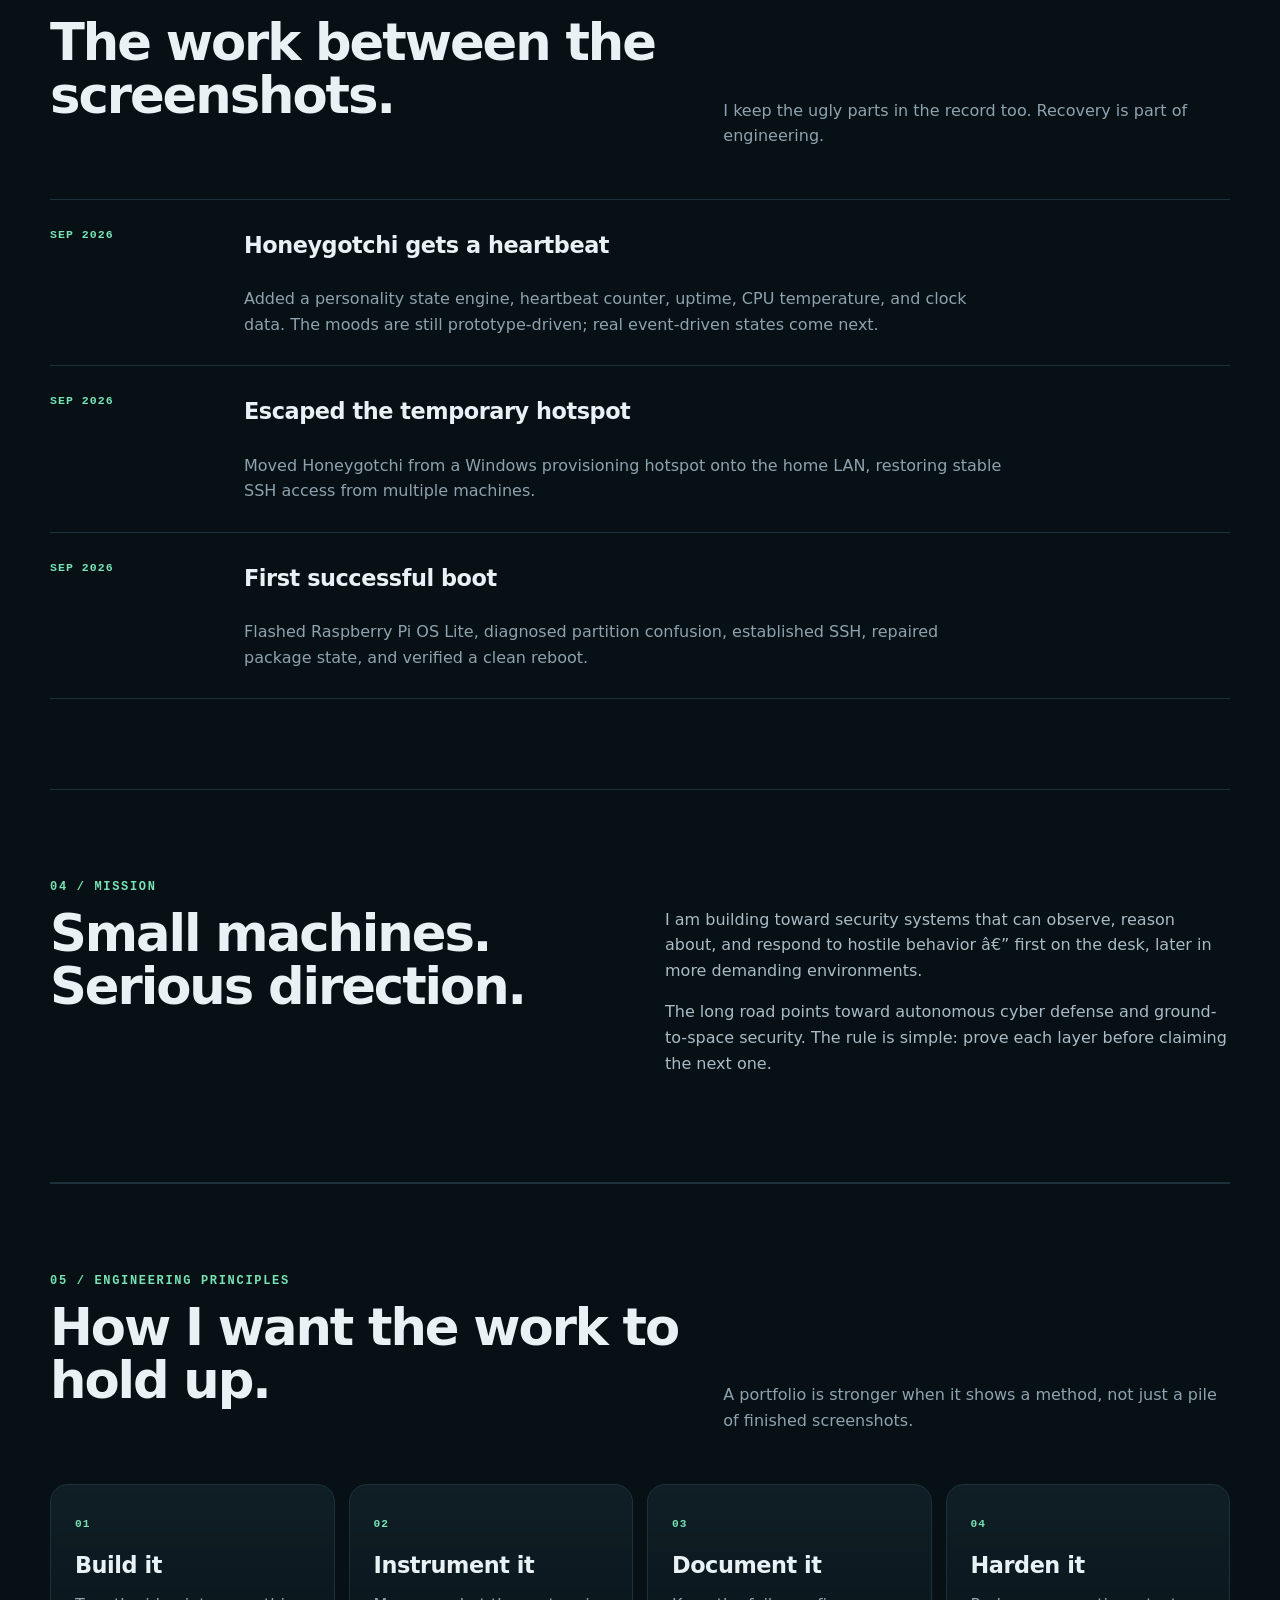
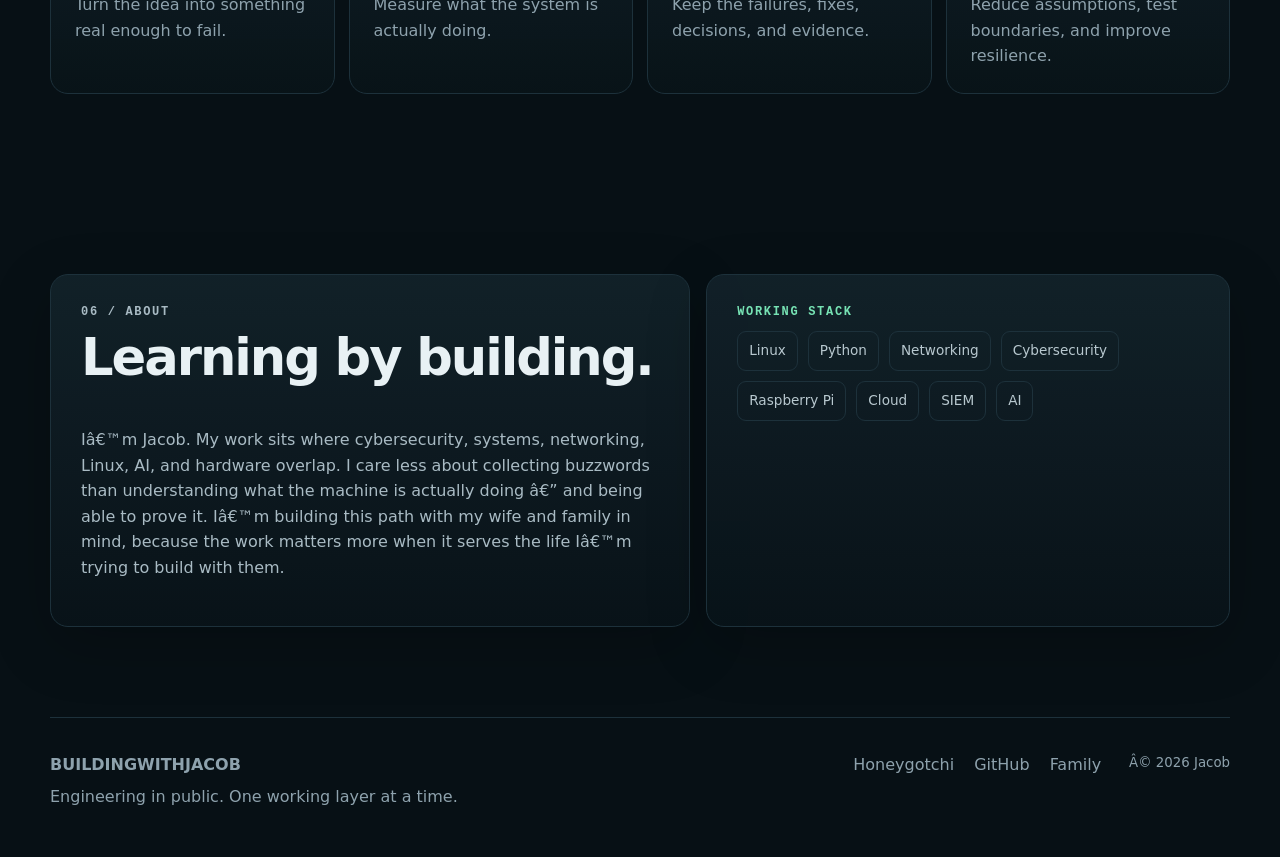
==== commit 7eda0c88: "Add HoneyGotchi Cybermap to homepage" ====
--- a/index.html
+++ b/index.html
@@ -106,10 +106,80 @@
       </div>
     </section>
 
+
+    <section id="cybermap" class="section shell cybermap-home">
+      <div class="section-heading">
+        <div>
+          <p class="kicker">02 / HONEYGOTCHI CYBERMAP</p>
+          <h2>One small guardian. A much larger horizon.</h2>
+        </div>
+        <p>The map connects the device on my desk to the long-term defense mission. Every layer has to be proven before the next one earns trust.</p>
+      </div>
+
+      <div class="cybermap-shell">
+        <div class="cybermap-path">
+          <article class="cybermap-node current">
+            <span>01</span>
+            <div>
+              <p class="node-state">NOW / PHYSICAL NODE</p>
+              <h3>Home Node</h3>
+              <p>Boot health, network status, device metrics, and friendly local explanations on hardware I control.</p>
+            </div>
+          </article>
+
+          <div class="cybermap-arrow" aria-hidden="true">â†’</div>
+
+          <article class="cybermap-node">
+            <span>02</span>
+            <div>
+              <p class="node-state">NEXT / MEMORY</p>
+              <h3>Pattern Memory</h3>
+              <p>Learn normal behavior, compare new signals, and record why something deserves attention.</p>
+            </div>
+          </article>
+
+          <div class="cybermap-arrow" aria-hidden="true">â†’</div>
+
+          <article class="cybermap-node future">
+            <span>03</span>
+            <div>
+              <p class="node-state">BRIDGE / VISUALIZATION</p>
+              <h3>Cyber Pulse</h3>
+              <p>Visualize sanitized telemetry beside clearly labeled demo and public-source intelligence.</p>
+            </div>
+          </article>
+
+          <div class="cybermap-arrow" aria-hidden="true">â†’</div>
+
+          <article class="cybermap-node future">
+            <span>04</span>
+            <div>
+              <p class="node-state">HORIZON / RESEARCH</p>
+              <h3>Ground to Space</h3>
+              <p>Research telemetry security, communications defense, UEBA, and bounded autonomous mitigation.</p>
+            </div>
+          </article>
+        </div>
+
+        <div class="cybermap-actions">
+          <div>
+            <p class="kicker">FIELD MANUAL 001</p>
+            <h3>HoneyGotchi Pioneer Blueprint</h3>
+            <p>The engineering record behind the map: architecture, parts, failed boots, troubleshooting, lessons, milestones, and the road ahead.</p>
+          </div>
+          <div class="cybermap-buttons">
+            <a class="btn btn-primary" href="cyber-pulse.html">Open Cyber Pulse</a>
+            <a class="btn btn-secondary" href="HoneyGotchi-Pioneer-Blueprint.pdf" download>Download Blueprint</a>
+          </div>
+        </div>
+
+        <p class="cybermap-honesty"><strong>Data honesty:</strong> Cyber Pulse currently uses clearly labeled demo data. Future telemetry will remain separated by source and designed around privacy.</p>
+      </div>
+    </section>
     <section id="journal" class="section shell">
       <div class="section-heading">
         <div>
-          <p class="kicker">02 / BUILD JOURNAL</p>
+          <p class="kicker">03 / BUILD JOURNAL</p>
           <h2>The work between the screenshots.</h2>
         </div>
         <p>I keep the ugly parts in the record too. Recovery is part of engineering.</p>
@@ -141,7 +211,7 @@
     </section>
 
     <section id="mission" class="section shell mission-section">
-      <p class="kicker">03 / MISSION</p>
+      <p class="kicker">04 / MISSION</p>
       <div class="mission-grid">
         <h2>Small machines. Serious direction.</h2>
         <div>
@@ -155,7 +225,7 @@
     <section class="section shell principles-section">
       <div class="section-heading">
         <div>
-          <p class="kicker">04 / ENGINEERING PRINCIPLES</p>
+          <p class="kicker">05 / ENGINEERING PRINCIPLES</p>
           <h2>How I want the work to hold up.</h2>
         </div>
         <p>A portfolio is stronger when it shows a method, not just a pile of finished screenshots.</p>
@@ -170,7 +240,7 @@
 
     <section id="about" class="section shell about-section">
       <div class="about-card">
-        <p class="kicker">05 / ABOUT</p>
+        <p class="kicker">06 / ABOUT</p>
         <h2>Learning by building.</h2>
         <p>Iâ€™m Jacob. My work sits where cybersecurity, systems, networking, Linux, AI, and hardware overlap. I care less about collecting buzzwords than understanding what the machine is actually doing â€” and being able to prove it. Iâ€™m building this path with my wife and family in mind, because the work matters more when it serves the life Iâ€™m trying to build with them.</p>
       </div>
--- a/css/style.css
+++ b/css/style.css
@@ -259,3 +259,83 @@
 @media(max-width:560px){
   .principles-grid,.scenario-grid,.evidence-grid{grid-template-columns:1fr}
 }
+
+/* Homepage Cybermap addition */
+.cybermap-home{border-top:1px solid var(--line)}
+.cybermap-shell{
+  border:1px solid var(--line);
+  border-radius:var(--radius);
+  padding:30px;
+  background:
+    radial-gradient(circle at 12% 15%,rgba(119,227,180,.08),transparent 30%),
+    radial-gradient(circle at 88% 80%,rgba(143,185,255,.08),transparent 34%),
+    linear-gradient(145deg,rgba(18,34,42,.96),rgba(7,16,21,.98));
+  box-shadow:0 18px 60px rgba(0,0,0,.2)
+}
+.cybermap-path{
+  display:grid;
+  grid-template-columns:1fr 38px 1fr 38px 1fr 38px 1fr;
+  gap:0;
+  align-items:center
+}
+.cybermap-node{
+  min-height:220px;
+  display:grid;
+  grid-template-columns:38px 1fr;
+  gap:14px;
+  align-items:start;
+  padding:20px;
+  border:1px solid var(--line);
+  border-radius:14px;
+  background:rgba(5,14,18,.72)
+}
+.cybermap-node.current{
+  border-color:rgba(119,227,180,.5);
+  box-shadow:inset 3px 0 0 var(--accent)
+}
+.cybermap-node.future{border-style:dashed}
+.cybermap-node>span{
+  display:grid;
+  place-items:center;
+  width:34px;height:34px;
+  border-radius:50%;
+  background:rgba(119,227,180,.1);
+  color:var(--accent);
+  font:800 .72rem ui-monospace,monospace
+}
+.cybermap-node h3{margin:6px 0 10px;font-size:1.08rem}
+.cybermap-node p:last-child{color:var(--muted);font-size:.88rem;margin-bottom:0}
+.node-state{
+  color:var(--accent);
+  font:700 .62rem ui-monospace,monospace;
+  letter-spacing:.08em;
+  margin-bottom:0
+}
+.cybermap-arrow{
+  text-align:center;
+  color:var(--accent2);
+  font-size:1.4rem
+}
+.cybermap-actions{
+  display:grid;
+  grid-template-columns:1fr auto;
+  gap:24px;
+  align-items:center;
+  margin-top:18px;
+  padding:24px;
+  border:1px solid rgba(119,227,180,.28);
+  border-radius:14px;
+  background:rgba(119,227,180,.035)
+}
+.cybermap-actions h3{margin:5px 0 8px}
+.cybermap-actions p:last-child{color:var(--muted);margin-bottom:0;max-width:700px}
+.cybermap-buttons{display:flex;gap:10px;flex-wrap:wrap;justify-content:flex-end}
+.cybermap-honesty{margin:16px 0 0;color:var(--muted);font-size:.82rem}
+.cybermap-honesty strong{color:var(--text)}
+@media(max-width:950px){
+  .cybermap-path{grid-template-columns:1fr}
+  .cybermap-arrow{transform:rotate(90deg);padding:6px}
+  .cybermap-node{min-height:auto}
+  .cybermap-actions{grid-template-columns:1fr}
+  .cybermap-buttons{justify-content:flex-start}
+}
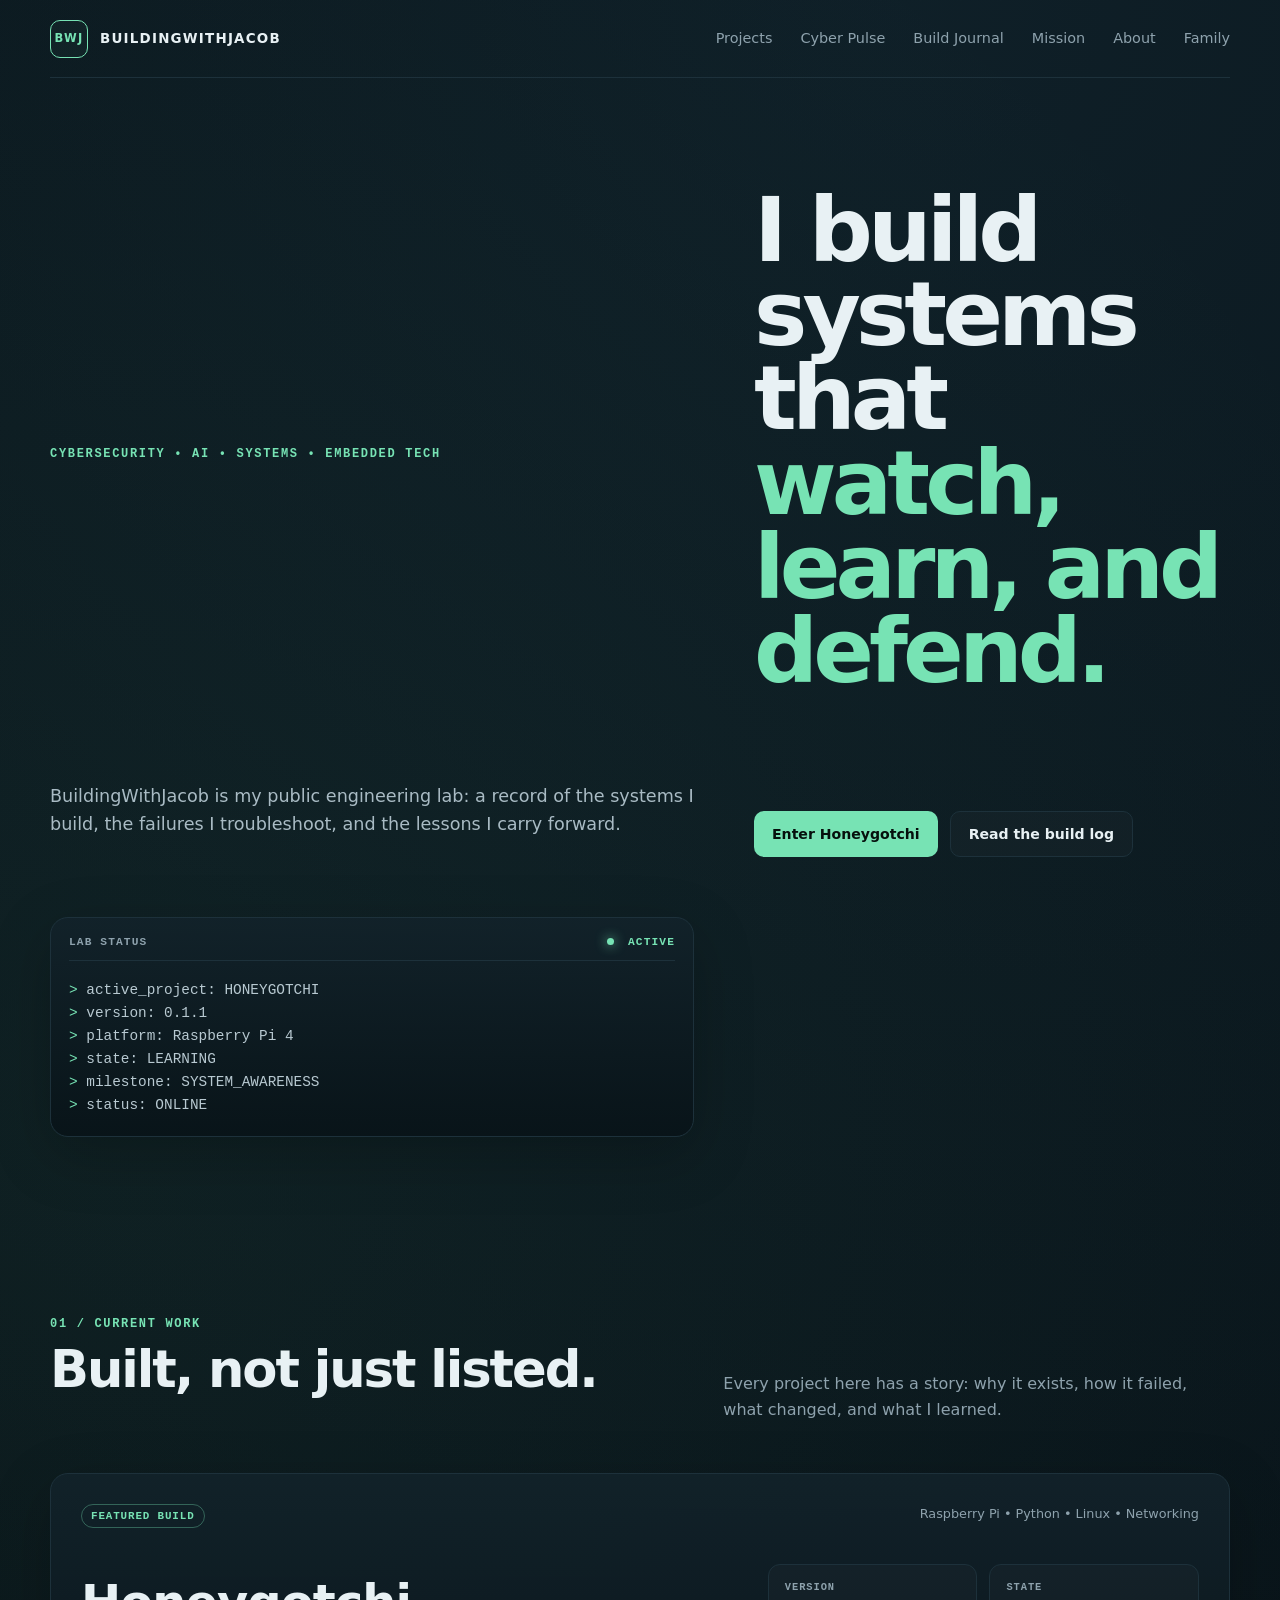
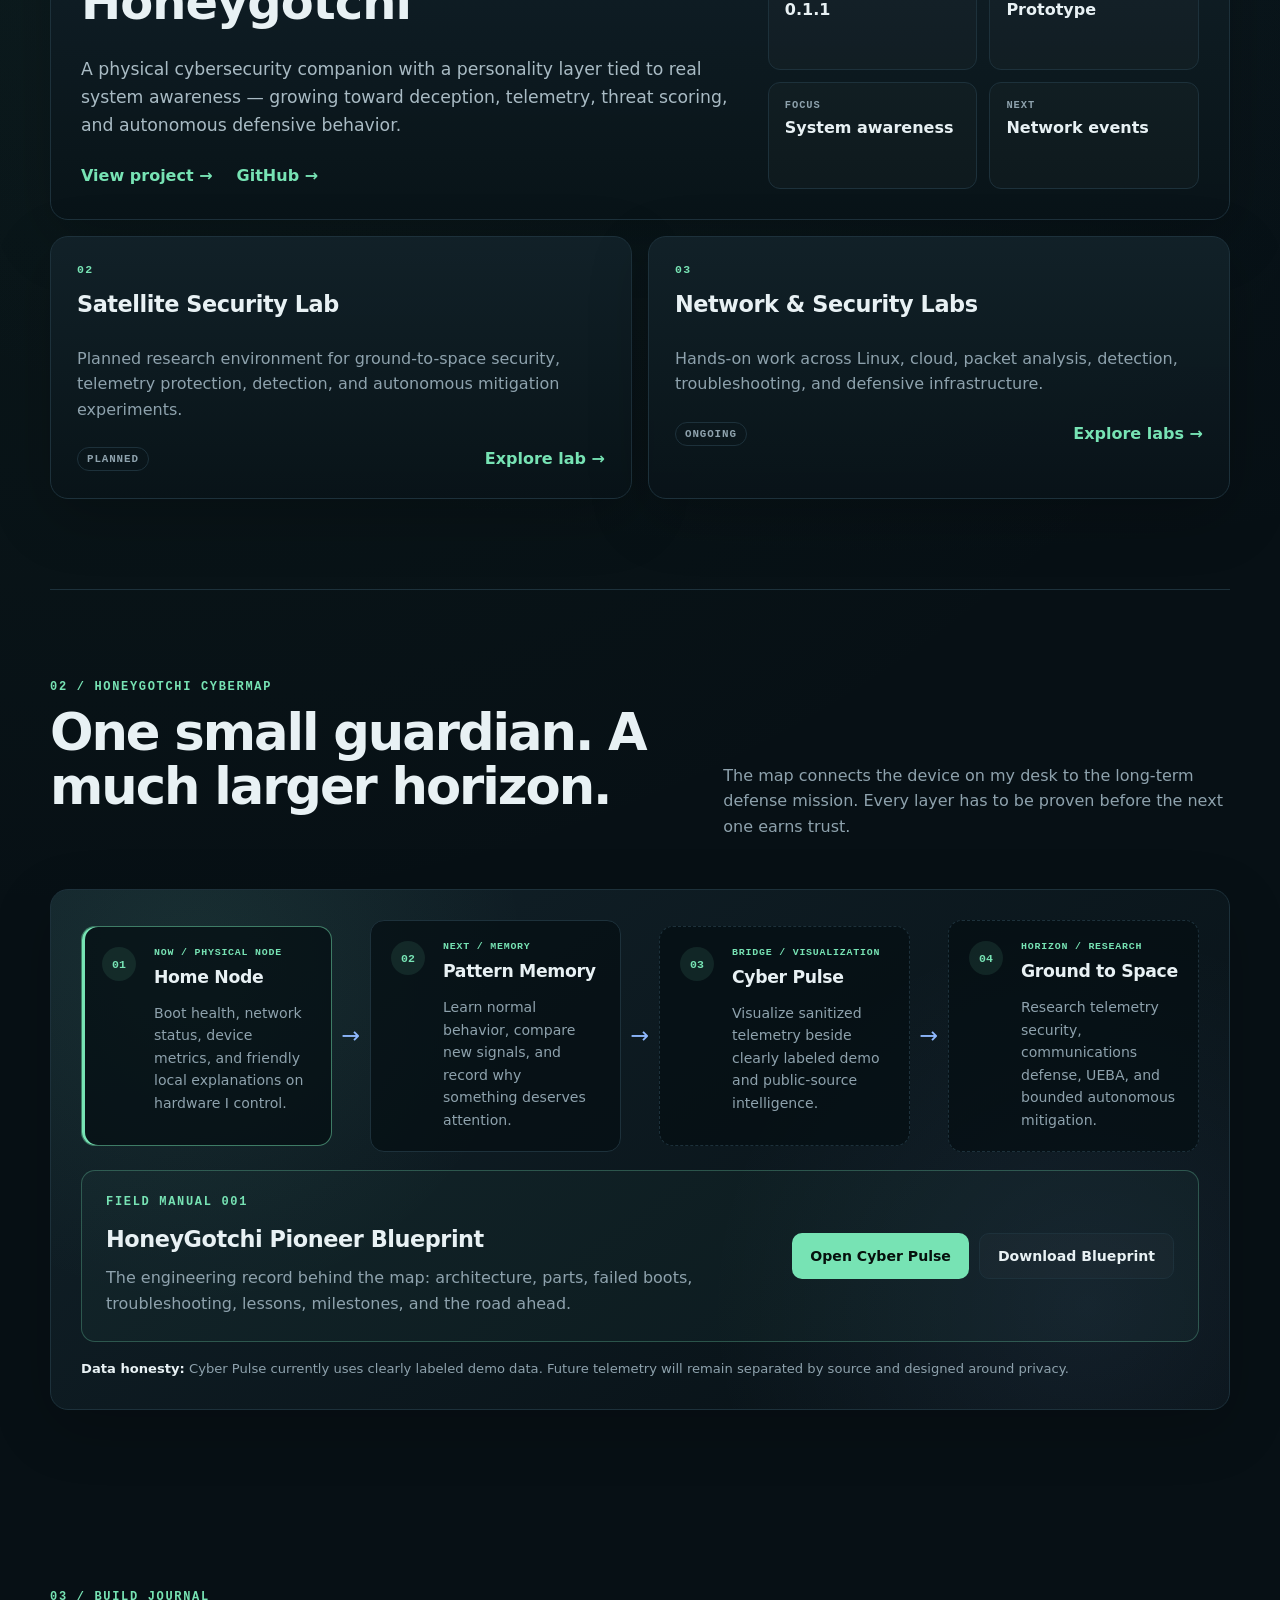
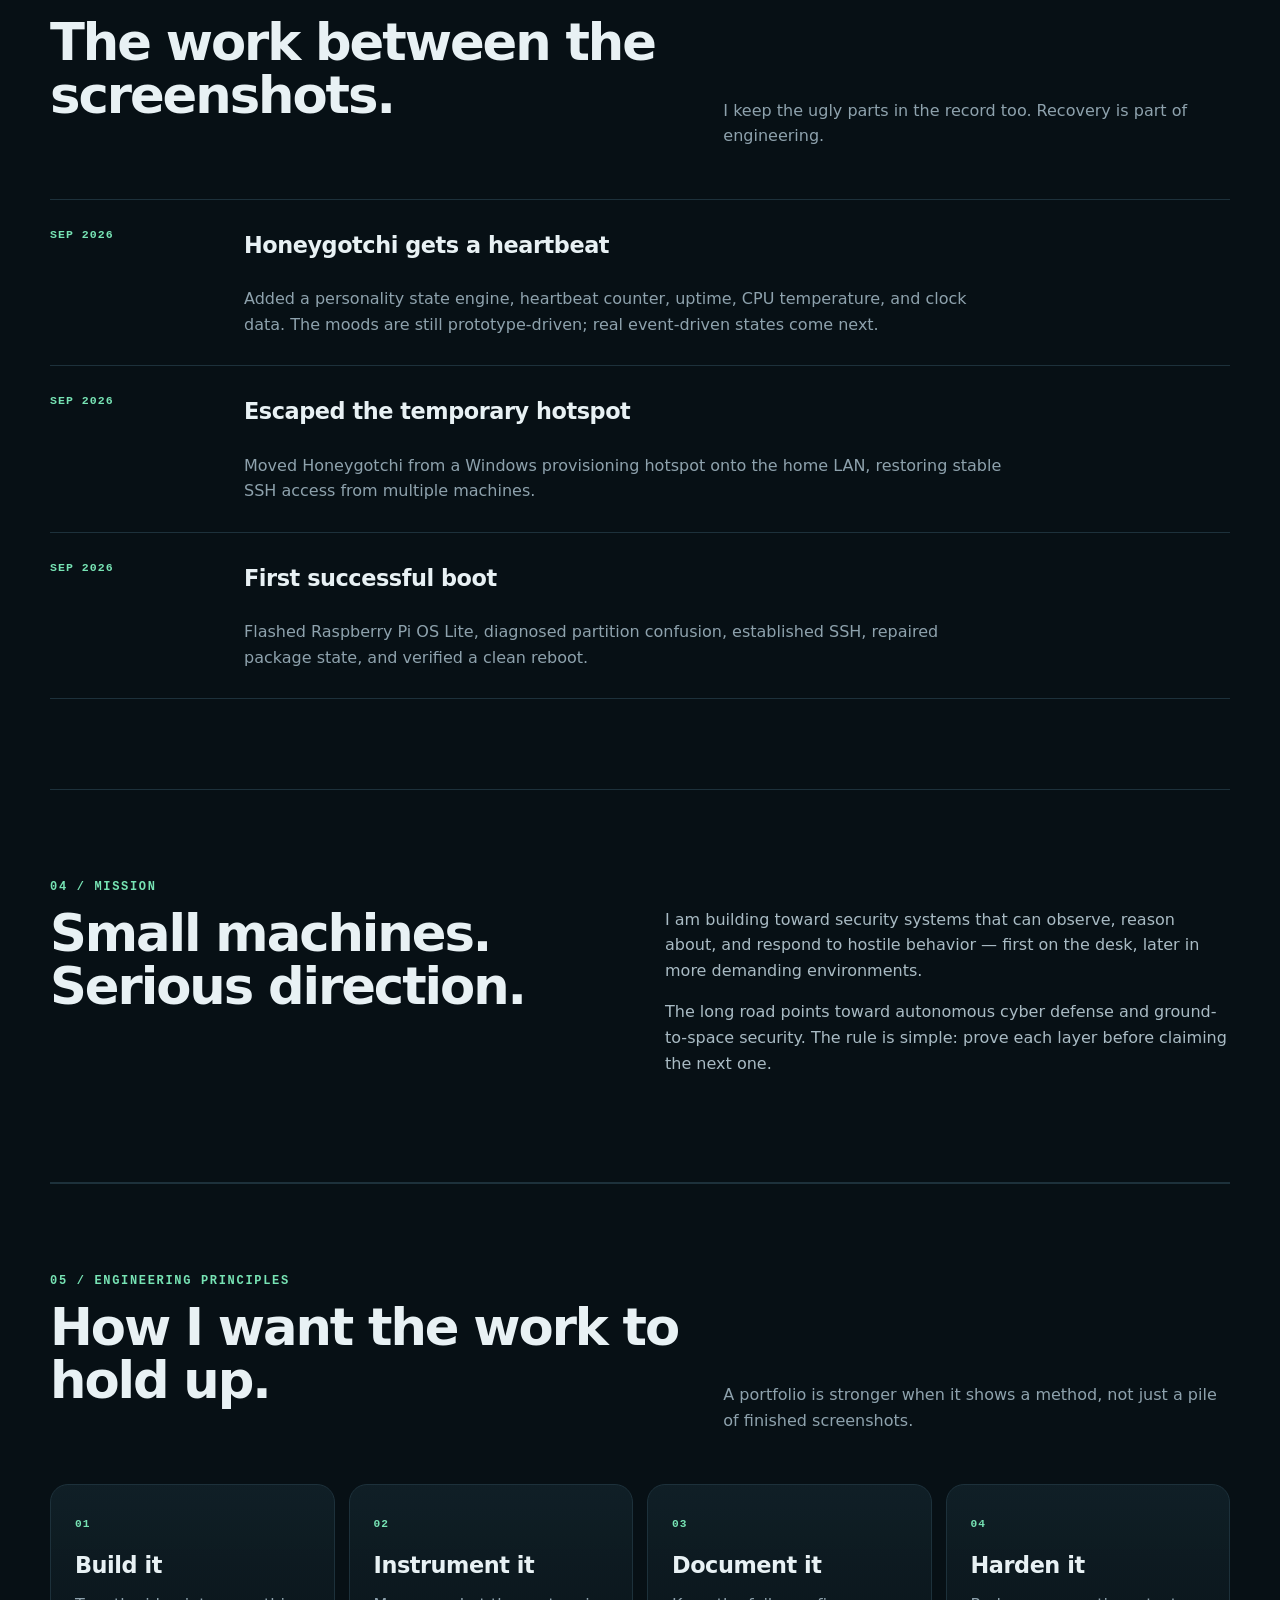
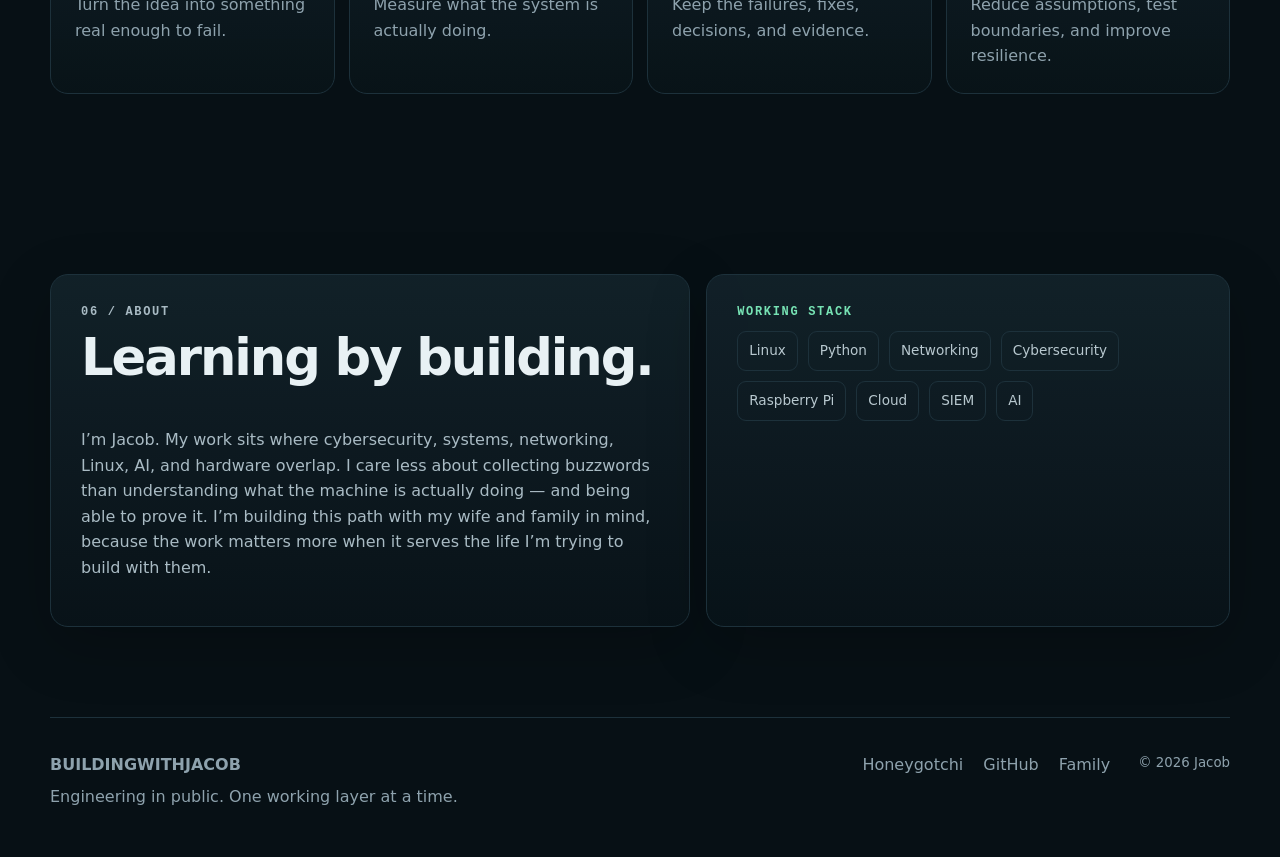
==== commit 4ecf280e: "Fix homepage text encoding" ====
--- a/index.html
+++ b/index.html
@@ -3,7 +3,7 @@
 <head>
   <meta charset="UTF-8" />
   <meta name="viewport" content="width=device-width, initial-scale=1.0" />
-  <meta name="description" content="BuildingWithJacob â€” cybersecurity, AI, Linux, networking, and embedded systems build journal." />
+  <meta name="description" content="BuildingWithJacob &mdash; cybersecurity, AI, Linux, networking, and embedded systems build journal." />
   <title>BuildingWithJacob | Engineering in Public</title>
   <link rel="icon" href="favicon.svg" type="image/svg+xml" />
   <meta name="theme-color" content="#071015" />
@@ -34,7 +34,7 @@
 
   <main>
     <section class="hero shell">
-      <div class="eyebrow">CYBERSECURITY â€¢ AI â€¢ SYSTEMS â€¢ EMBEDDED TECH</div>
+      <div class="eyebrow">CYBERSECURITY &bull; AI &bull; SYSTEMS &bull; EMBEDDED TECH</div>
       <h1>I build systems that <span>watch, learn, and defend.</span></h1>
       <p class="hero-copy">
         BuildingWithJacob is my public engineering lab: a record of the systems I build, the failures I troubleshoot, and the lessons I carry forward.
@@ -70,15 +70,15 @@
       <article class="feature-project">
         <div class="project-meta">
           <span class="pill">FEATURED BUILD</span>
-          <span>Raspberry Pi â€¢ Python â€¢ Linux â€¢ Networking</span>
+          <span>Raspberry Pi &bull; Python &bull; Linux &bull; Networking</span>
         </div>
         <div class="feature-grid">
           <div>
             <h3>Honeygotchi</h3>
-            <p class="project-lede">A physical cybersecurity companion with a personality layer tied to real system awareness â€” growing toward deception, telemetry, threat scoring, and autonomous defensive behavior.</p>
+            <p class="project-lede">A physical cybersecurity companion with a personality layer tied to real system awareness &mdash; growing toward deception, telemetry, threat scoring, and autonomous defensive behavior.</p>
             <div class="project-actions">
-              <a class="text-link" href="honeygotchi.html">View project â†’</a>
-              <a class="text-link" href="https://github.com/LeSpookyFubar" target="_blank" rel="noreferrer">GitHub â†’</a>
+              <a class="text-link" href="honeygotchi.html">View project &rarr;</a>
+              <a class="text-link" href="https://github.com/LeSpookyFubar" target="_blank" rel="noreferrer">GitHub &rarr;</a>
             </div>
           </div>
           <div class="project-stats">
@@ -95,13 +95,13 @@
           <p class="card-index">02</p>
           <h3>Satellite Security Lab</h3>
           <p>Planned research environment for ground-to-space security, telemetry protection, detection, and autonomous mitigation experiments.</p>
-          <div class="card-footer"><span class="pill subtle">PLANNED</span><a class="text-link" href="satellite-lab.html">Explore lab â†’</a></div>
+          <div class="card-footer"><span class="pill subtle">PLANNED</span><a class="text-link" href="satellite-lab.html">Explore lab &rarr;</a></div>
         </article>
         <article class="project-card project-card-link">
           <p class="card-index">03</p>
           <h3>Network & Security Labs</h3>
           <p>Hands-on work across Linux, cloud, packet analysis, detection, troubleshooting, and defensive infrastructure.</p>
-          <div class="card-footer"><span class="pill subtle">ONGOING</span><a class="text-link" href="security-labs.html">Explore labs â†’</a></div>
+          <div class="card-footer"><span class="pill subtle">ONGOING</span><a class="text-link" href="security-labs.html">Explore labs &rarr;</a></div>
         </article>
       </div>
     </section>
@@ -127,7 +127,7 @@
             </div>
           </article>
 
-          <div class="cybermap-arrow" aria-hidden="true">â†’</div>
+          <div class="cybermap-arrow" aria-hidden="true">&rarr;</div>
 
           <article class="cybermap-node">
             <span>02</span>
@@ -138,7 +138,7 @@
             </div>
           </article>
 
-          <div class="cybermap-arrow" aria-hidden="true">â†’</div>
+          <div class="cybermap-arrow" aria-hidden="true">&rarr;</div>
 
           <article class="cybermap-node future">
             <span>03</span>
@@ -149,7 +149,7 @@
             </div>
           </article>
 
-          <div class="cybermap-arrow" aria-hidden="true">â†’</div>
+          <div class="cybermap-arrow" aria-hidden="true">&rarr;</div>
 
           <article class="cybermap-node future">
             <span>04</span>
@@ -215,7 +215,7 @@
       <div class="mission-grid">
         <h2>Small machines. Serious direction.</h2>
         <div>
-          <p>I am building toward security systems that can observe, reason about, and respond to hostile behavior â€” first on the desk, later in more demanding environments.</p>
+          <p>I am building toward security systems that can observe, reason about, and respond to hostile behavior &mdash; first on the desk, later in more demanding environments.</p>
           <p>The long road points toward autonomous cyber defense and ground-to-space security. The rule is simple: prove each layer before claiming the next one.</p>
         </div>
       </div>
@@ -242,7 +242,7 @@
       <div class="about-card">
         <p class="kicker">06 / ABOUT</p>
         <h2>Learning by building.</h2>
-        <p>Iâ€™m Jacob. My work sits where cybersecurity, systems, networking, Linux, AI, and hardware overlap. I care less about collecting buzzwords than understanding what the machine is actually doing â€” and being able to prove it. Iâ€™m building this path with my wife and family in mind, because the work matters more when it serves the life Iâ€™m trying to build with them.</p>
+        <p>I&rsquo;m Jacob. My work sits where cybersecurity, systems, networking, Linux, AI, and hardware overlap. I care less about collecting buzzwords than understanding what the machine is actually doing &mdash; and being able to prove it. I&rsquo;m building this path with my wife and family in mind, because the work matters more when it serves the life I&rsquo;m trying to build with them.</p>
       </div>
       <div class="stack-card">
         <p class="kicker">WORKING STACK</p>
@@ -263,7 +263,7 @@
       <a href="https://github.com/LeSpookyFubar" target="_blank" rel="noreferrer">GitHub</a>
       <a href="family.html">Family</a>
     </div>
-    <small>Â© <span id="year"></span> Jacob</small>
+    <small>&copy; <span id="year"></span> Jacob</small>
   </footer>
 
   <script src="js/main.js"></script>
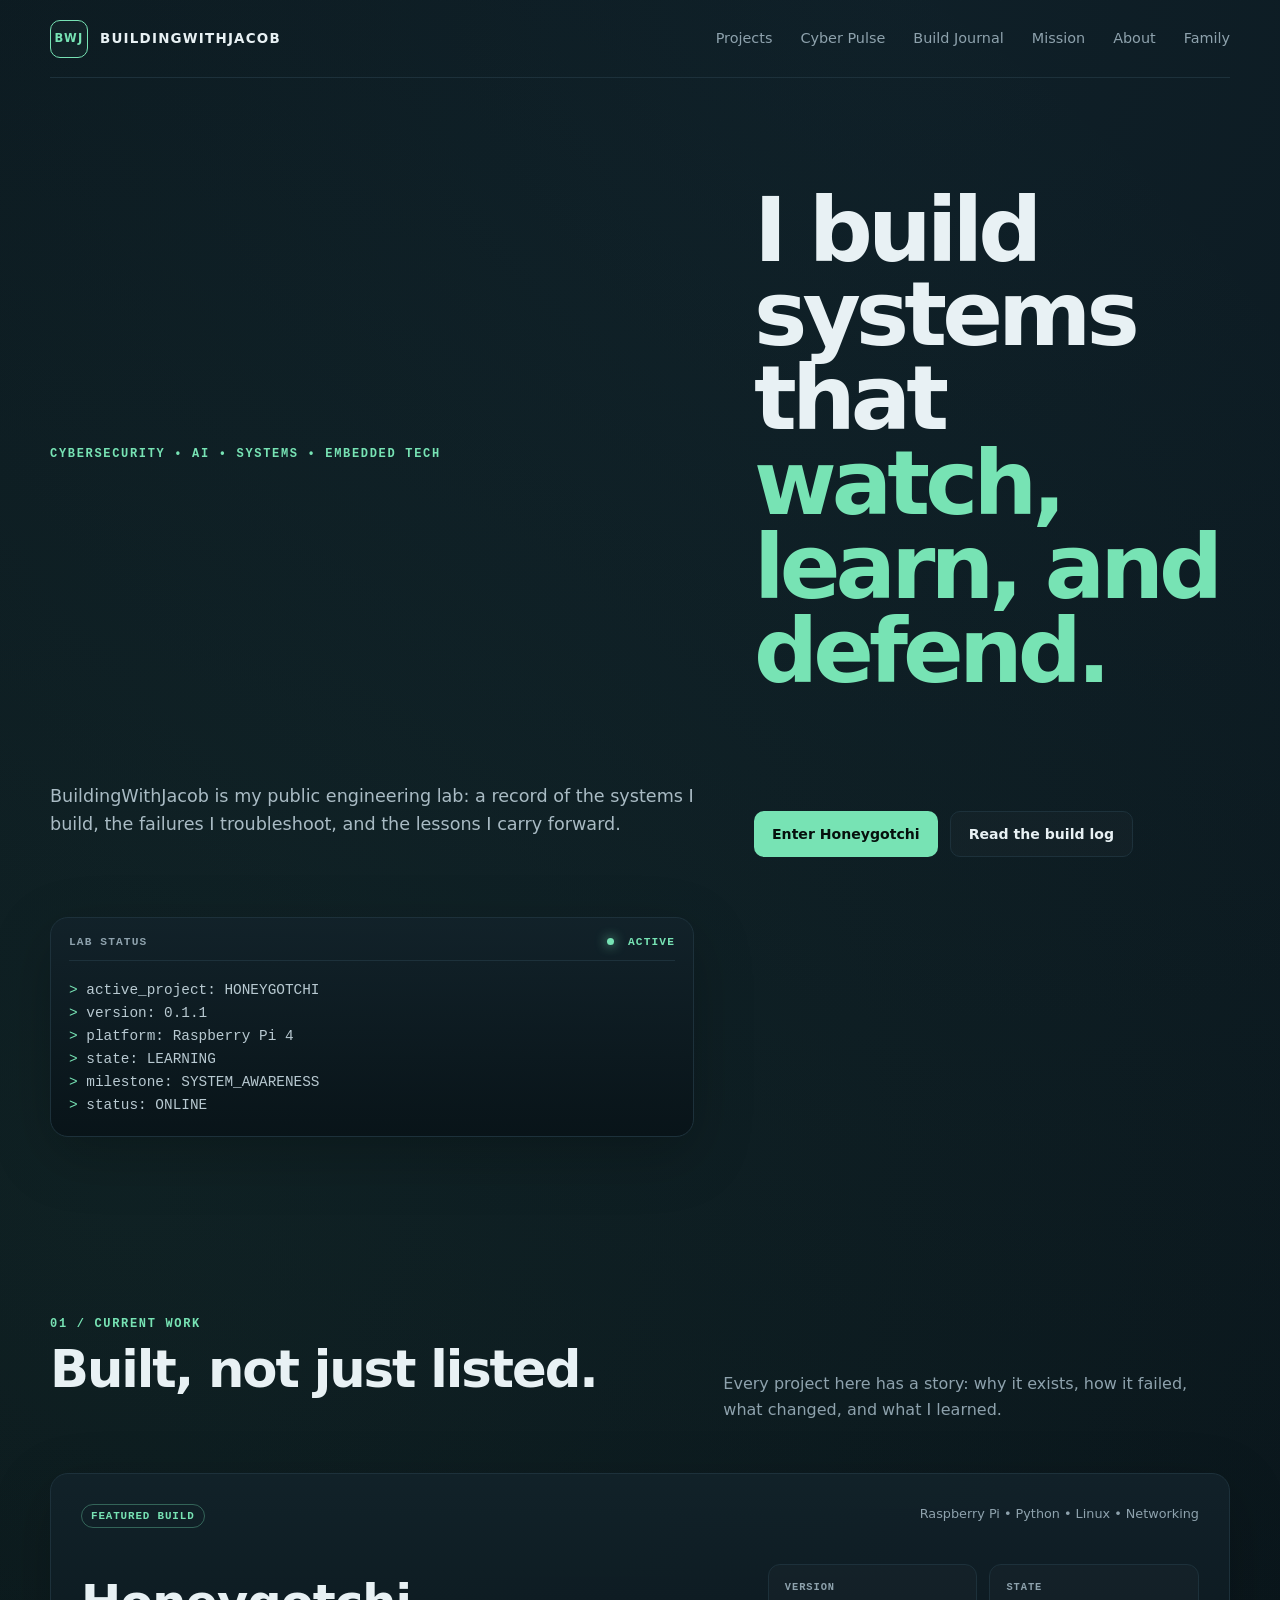
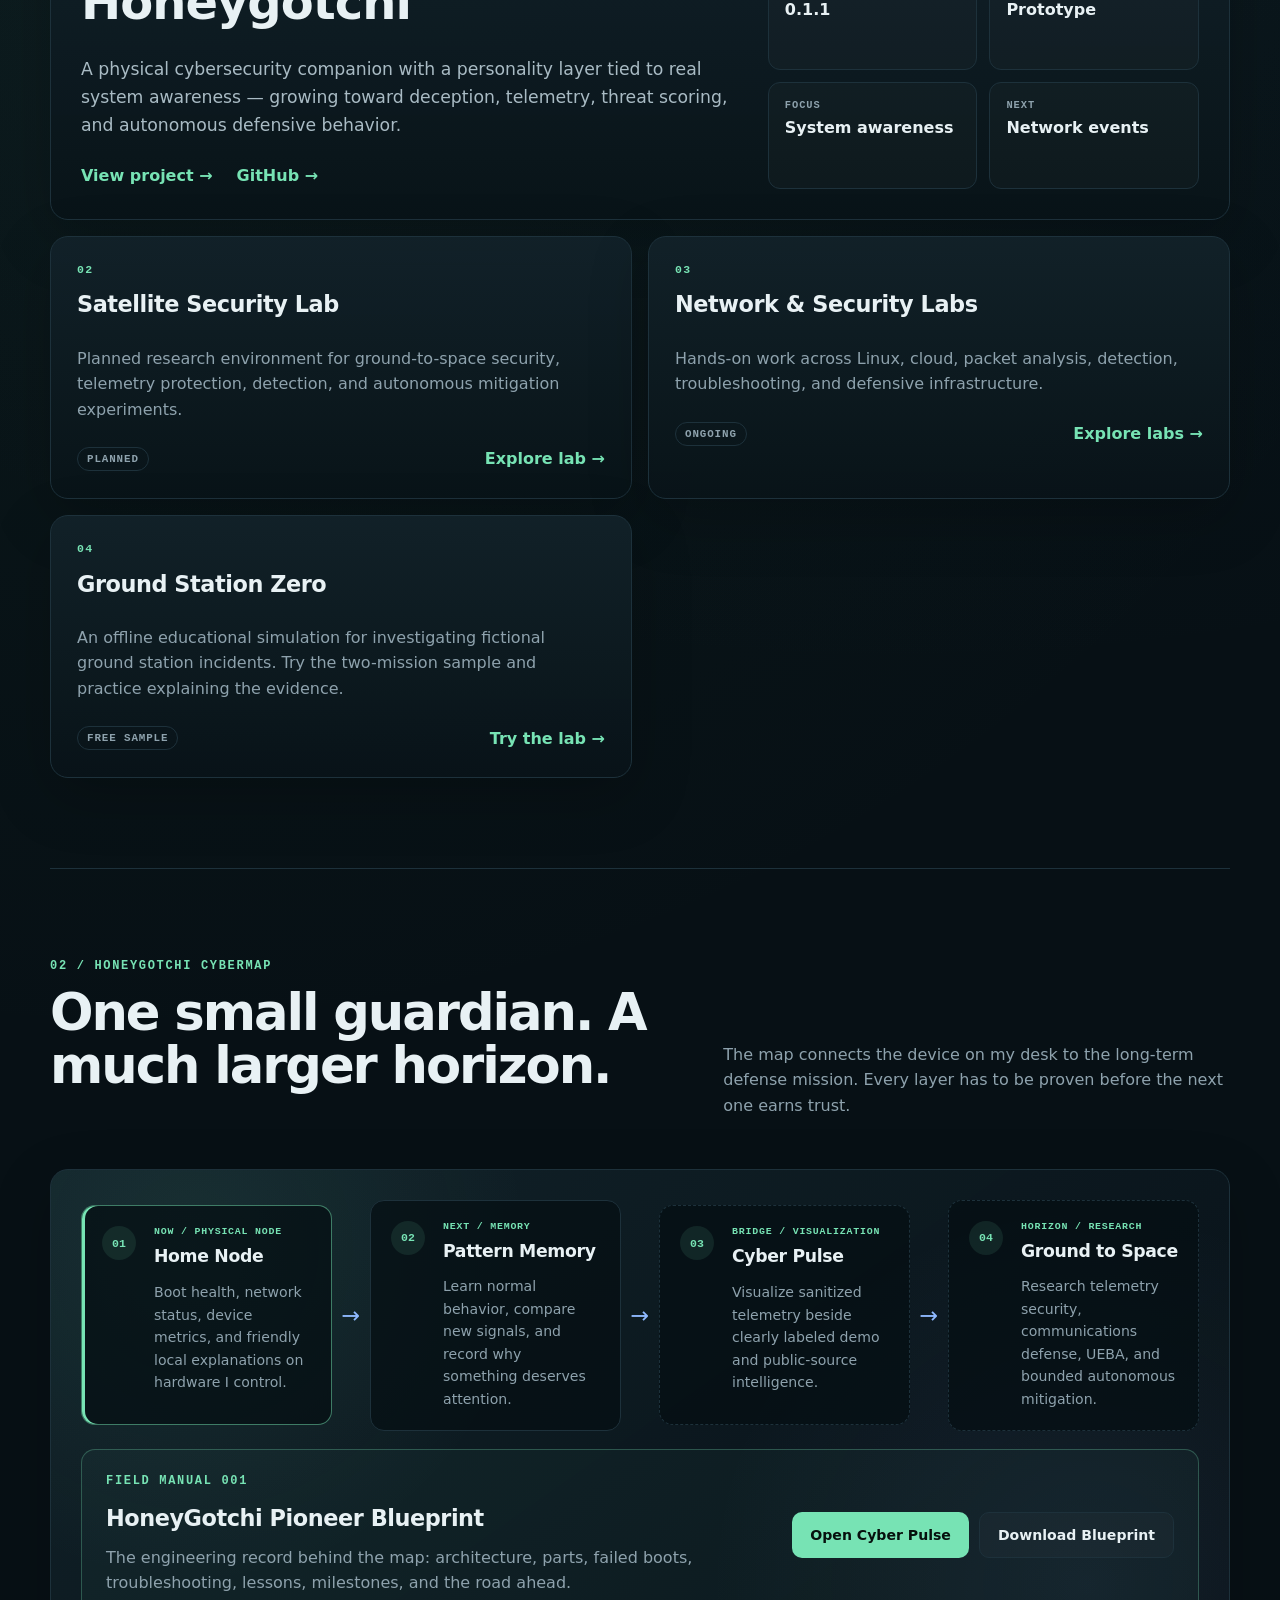
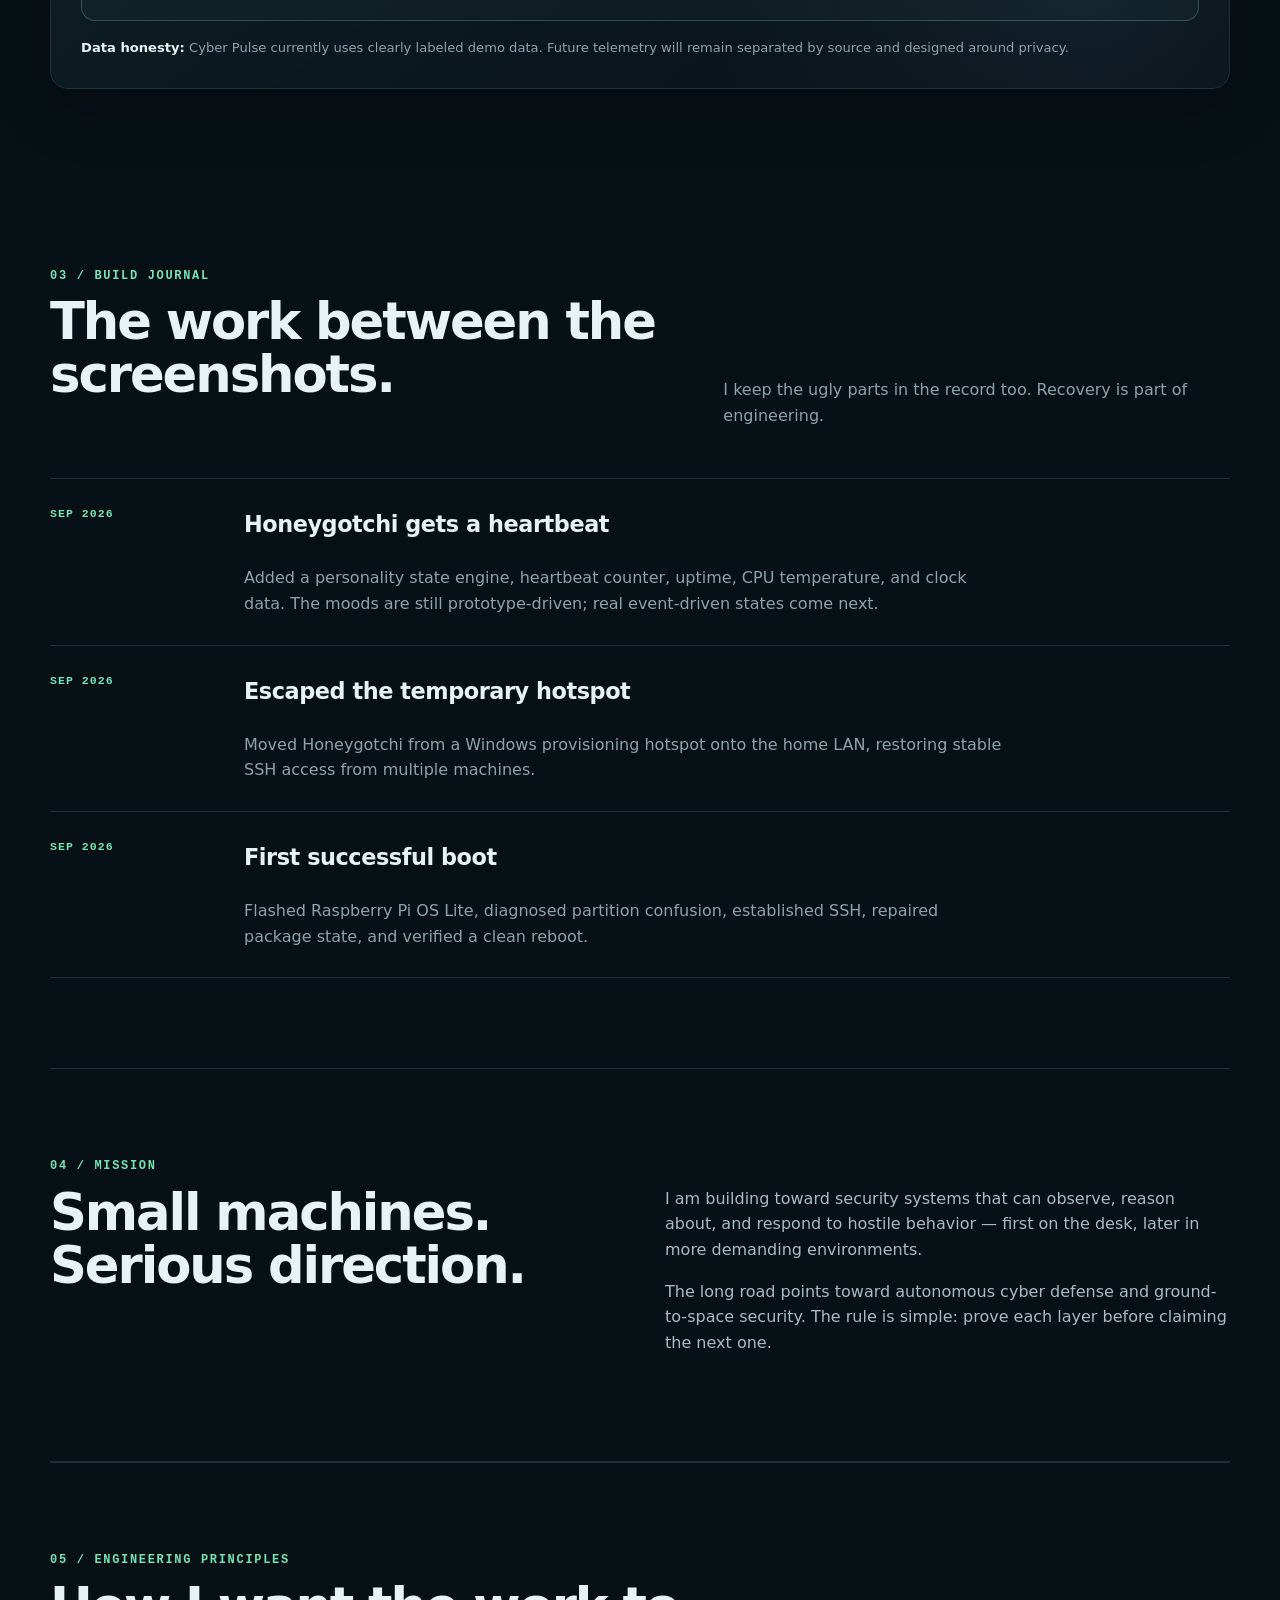
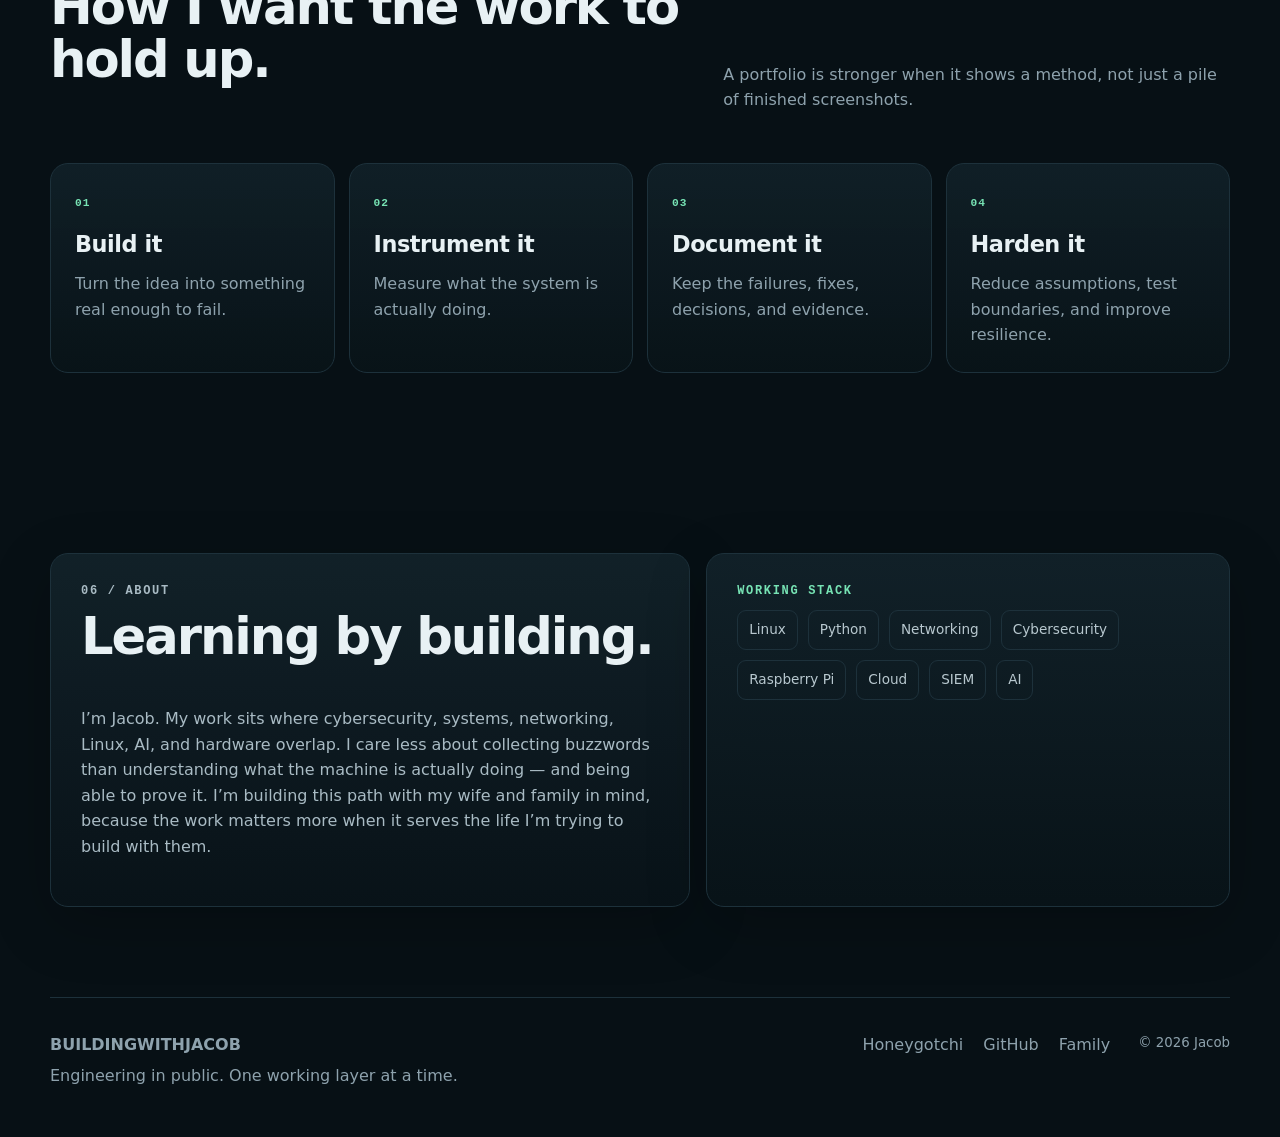
==== commit 4119fd0b: "feat: add Ground Station Zero preview and free learning sample" ====
--- a/index.html
+++ b/index.html
@@ -103,6 +103,12 @@
           <p>Hands-on work across Linux, cloud, packet analysis, detection, troubleshooting, and defensive infrastructure.</p>
           <div class="card-footer"><span class="pill subtle">ONGOING</span><a class="text-link" href="security-labs.html">Explore labs &rarr;</a></div>
         </article>
+        <article class="project-card project-card-link">
+          <p class="card-index">04</p>
+          <h3>Ground Station Zero</h3>
+          <p>An offline educational simulation for investigating fictional ground station incidents. Try the two-mission sample and practice explaining the evidence.</p>
+          <div class="card-footer"><span class="pill subtle">FREE SAMPLE</span><a class="text-link" href="ground-station-zero.html">Try the lab &rarr;</a></div>
+        </article>
       </div>
     </section>
 
@@ -267,5 +273,7 @@
   </footer>
 
   <script src="js/main.js"></script>
+    <!-- Cloudflare Web Analytics -->
+  <!-- Cloudflare Web Analytics --><script type='module' src='https://static.cloudflareinsights.com/beacon.min.js' data-cf-beacon='{"token": "f4b750a68c3e4c33866eff5f87ee93ed"}'></script><!-- End Cloudflare Web Analytics -->
 </body>
 </html>
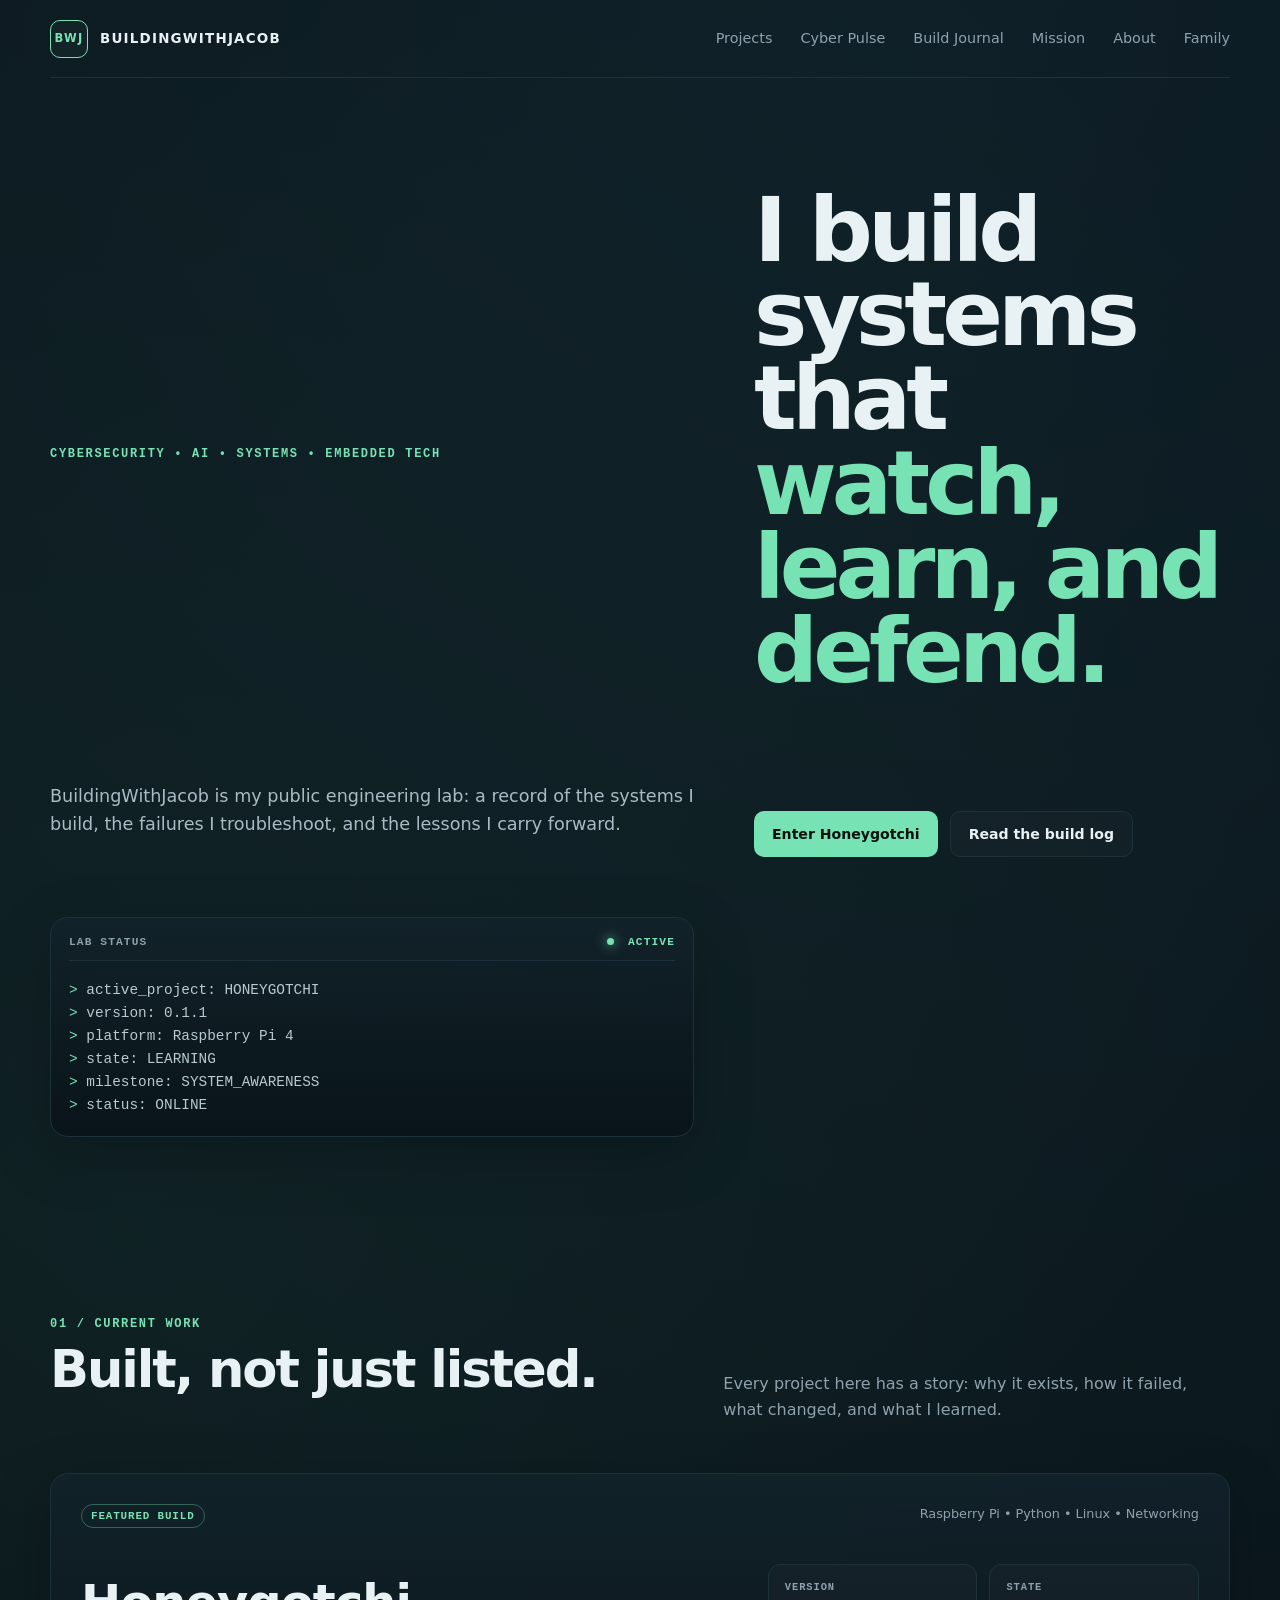
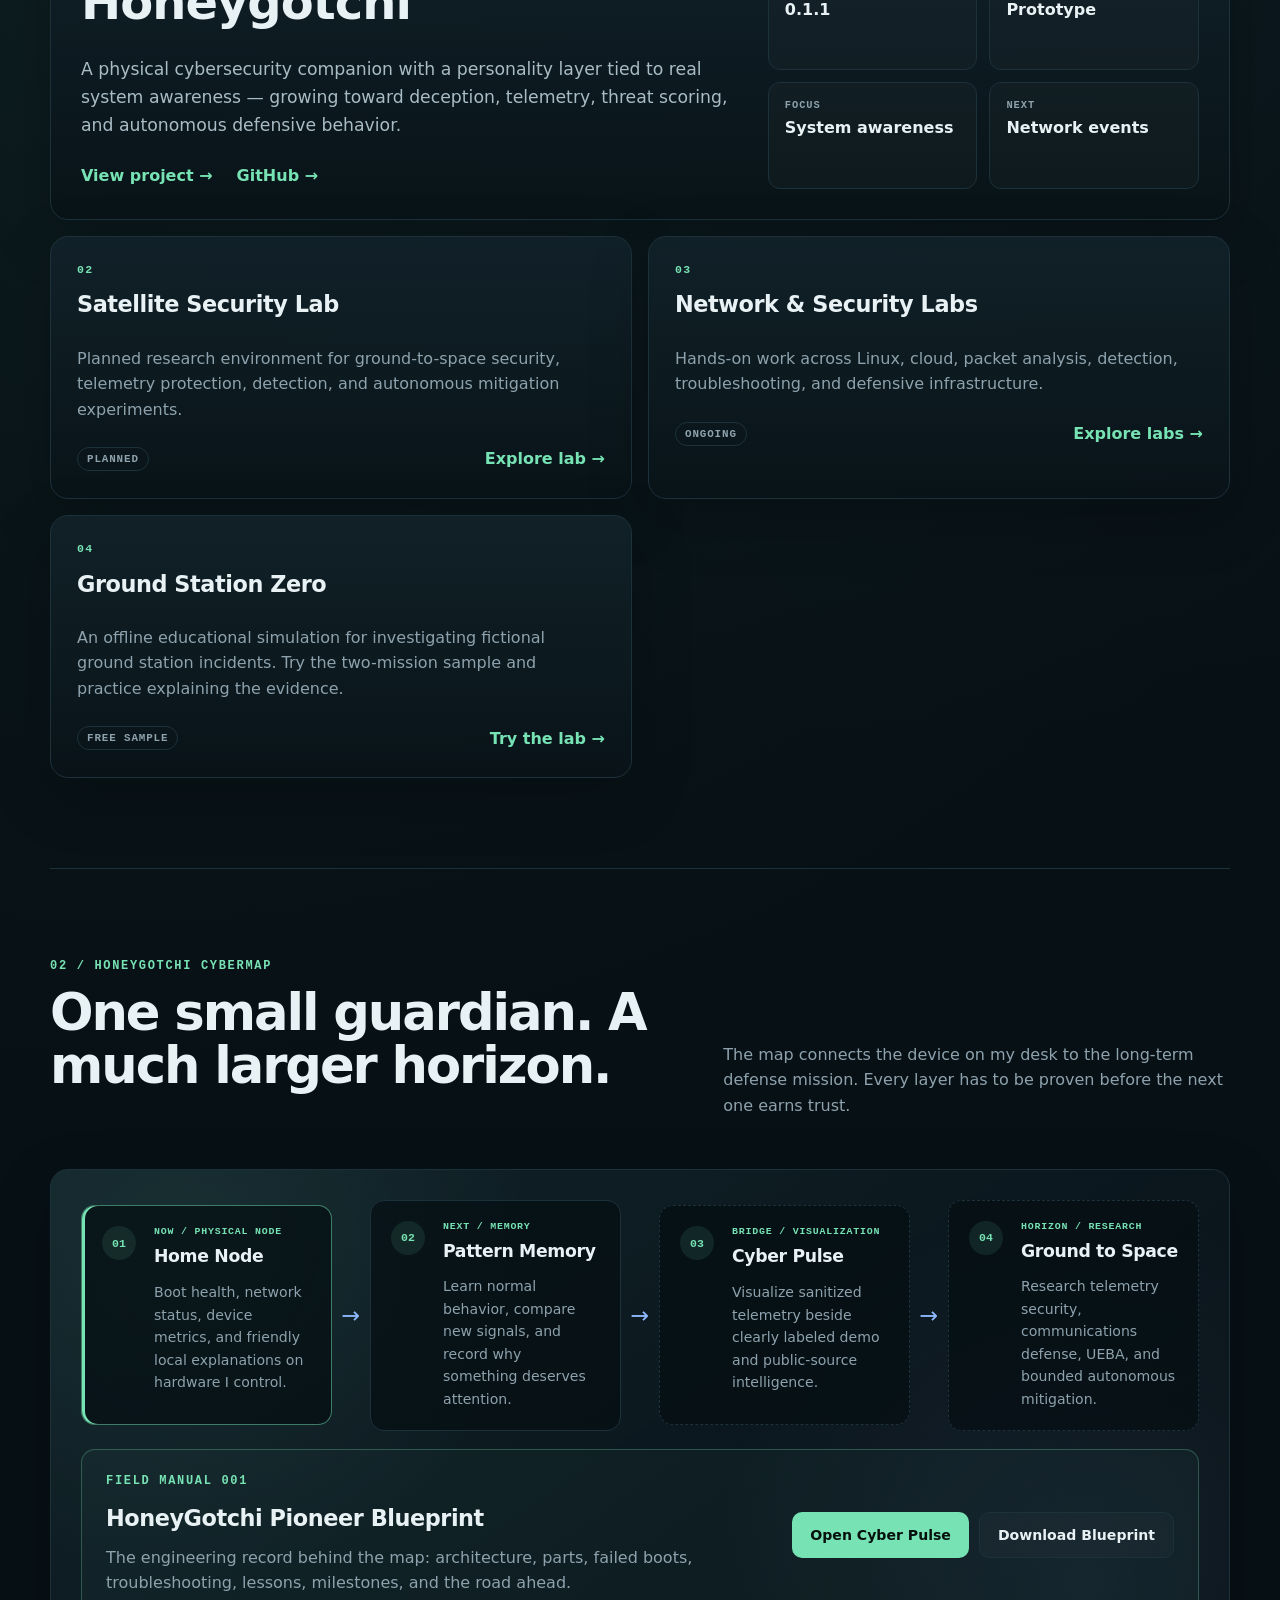
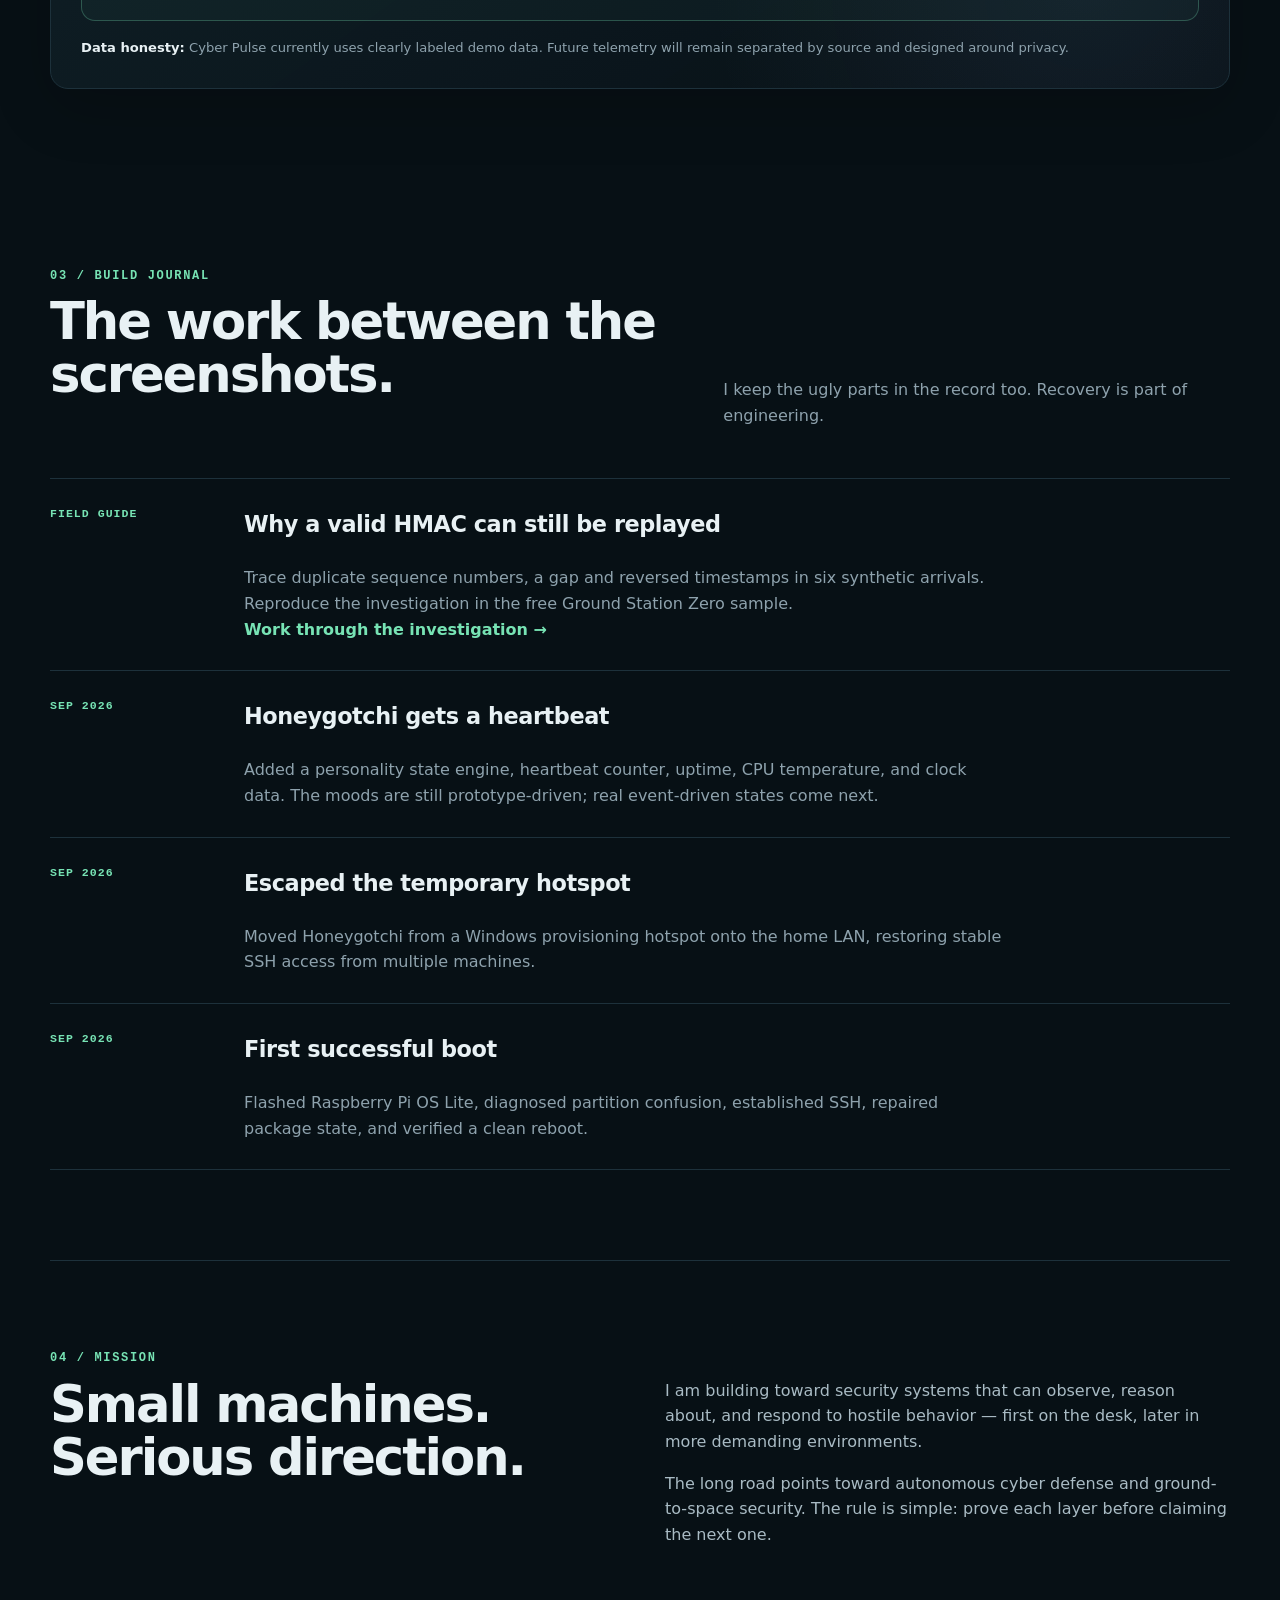
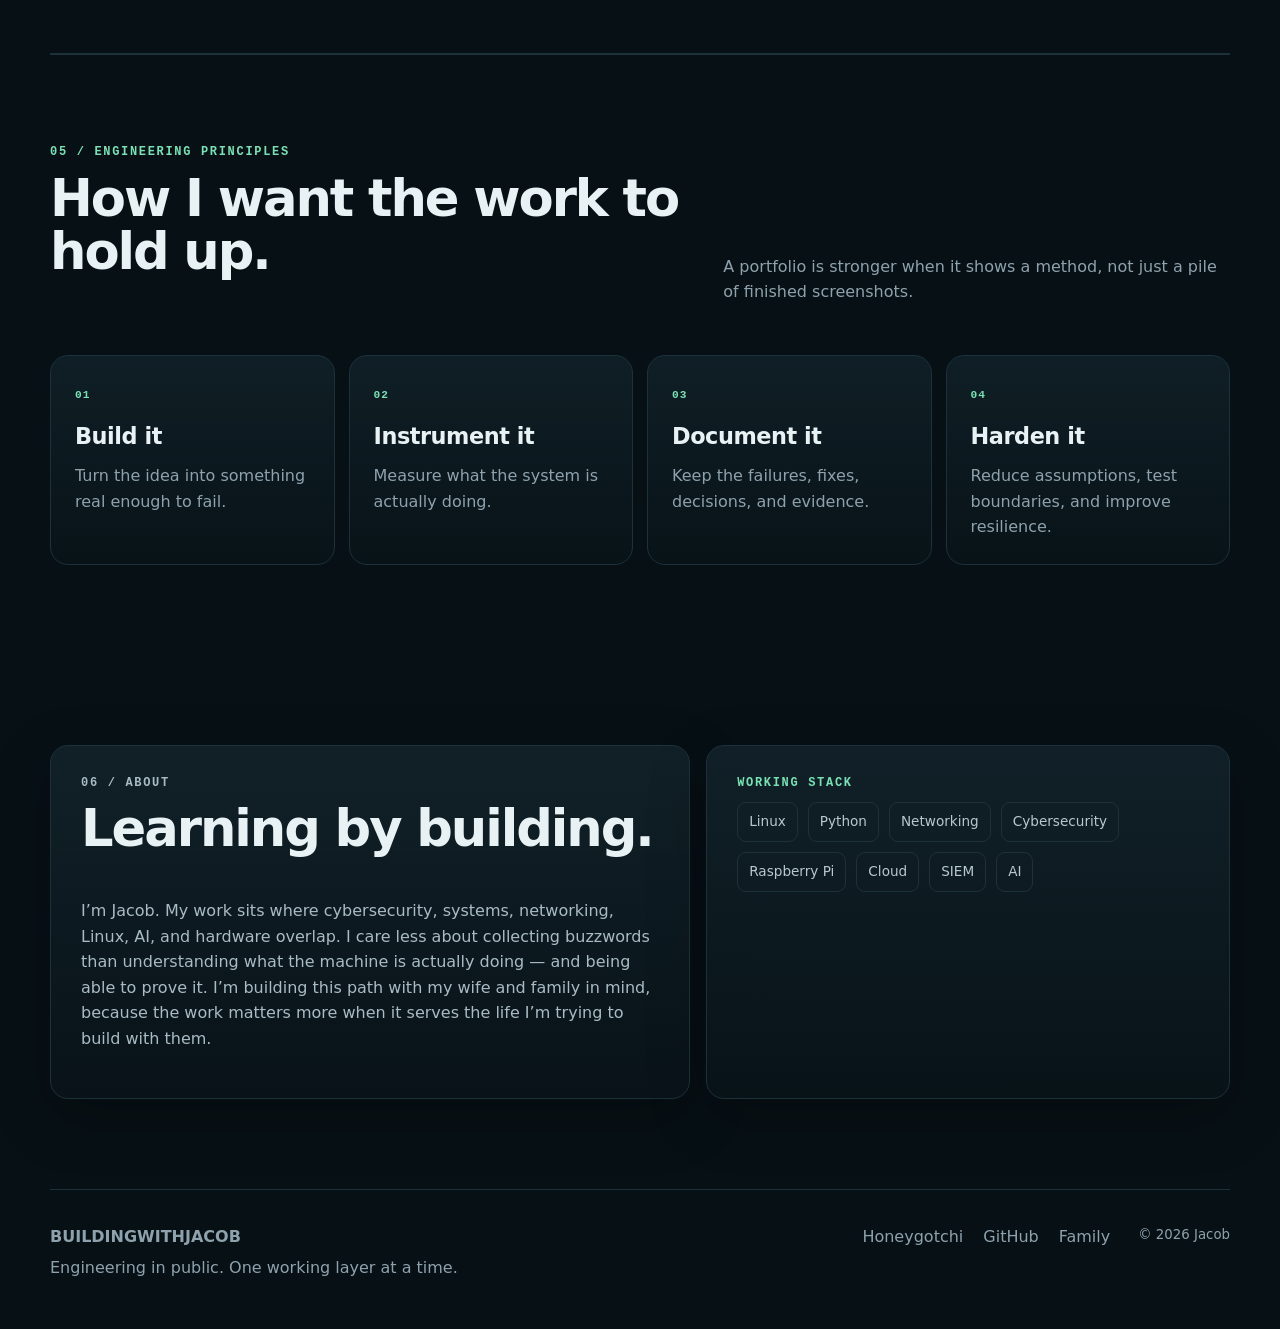
==== commit 9a1a998f: "Add replay investigation guide and improve free sample discovery" ====
--- a/index.html
+++ b/index.html
@@ -192,6 +192,7 @@
       </div>
 
       <div class="timeline">
+        <article class="timeline-item"><div class="timeline-date">FIELD GUIDE</div><div><h3>Why a valid HMAC can still be replayed</h3><p>Trace duplicate sequence numbers, a gap and reversed timestamps in six synthetic arrivals. Reproduce the investigation in the free Ground Station Zero sample.</p><a class="text-link" href="replay-attack-lab.html">Work through the investigation &rarr;</a></div></article>
         <article class="timeline-item">
           <div class="timeline-date">SEP 2026</div>
           <div>
